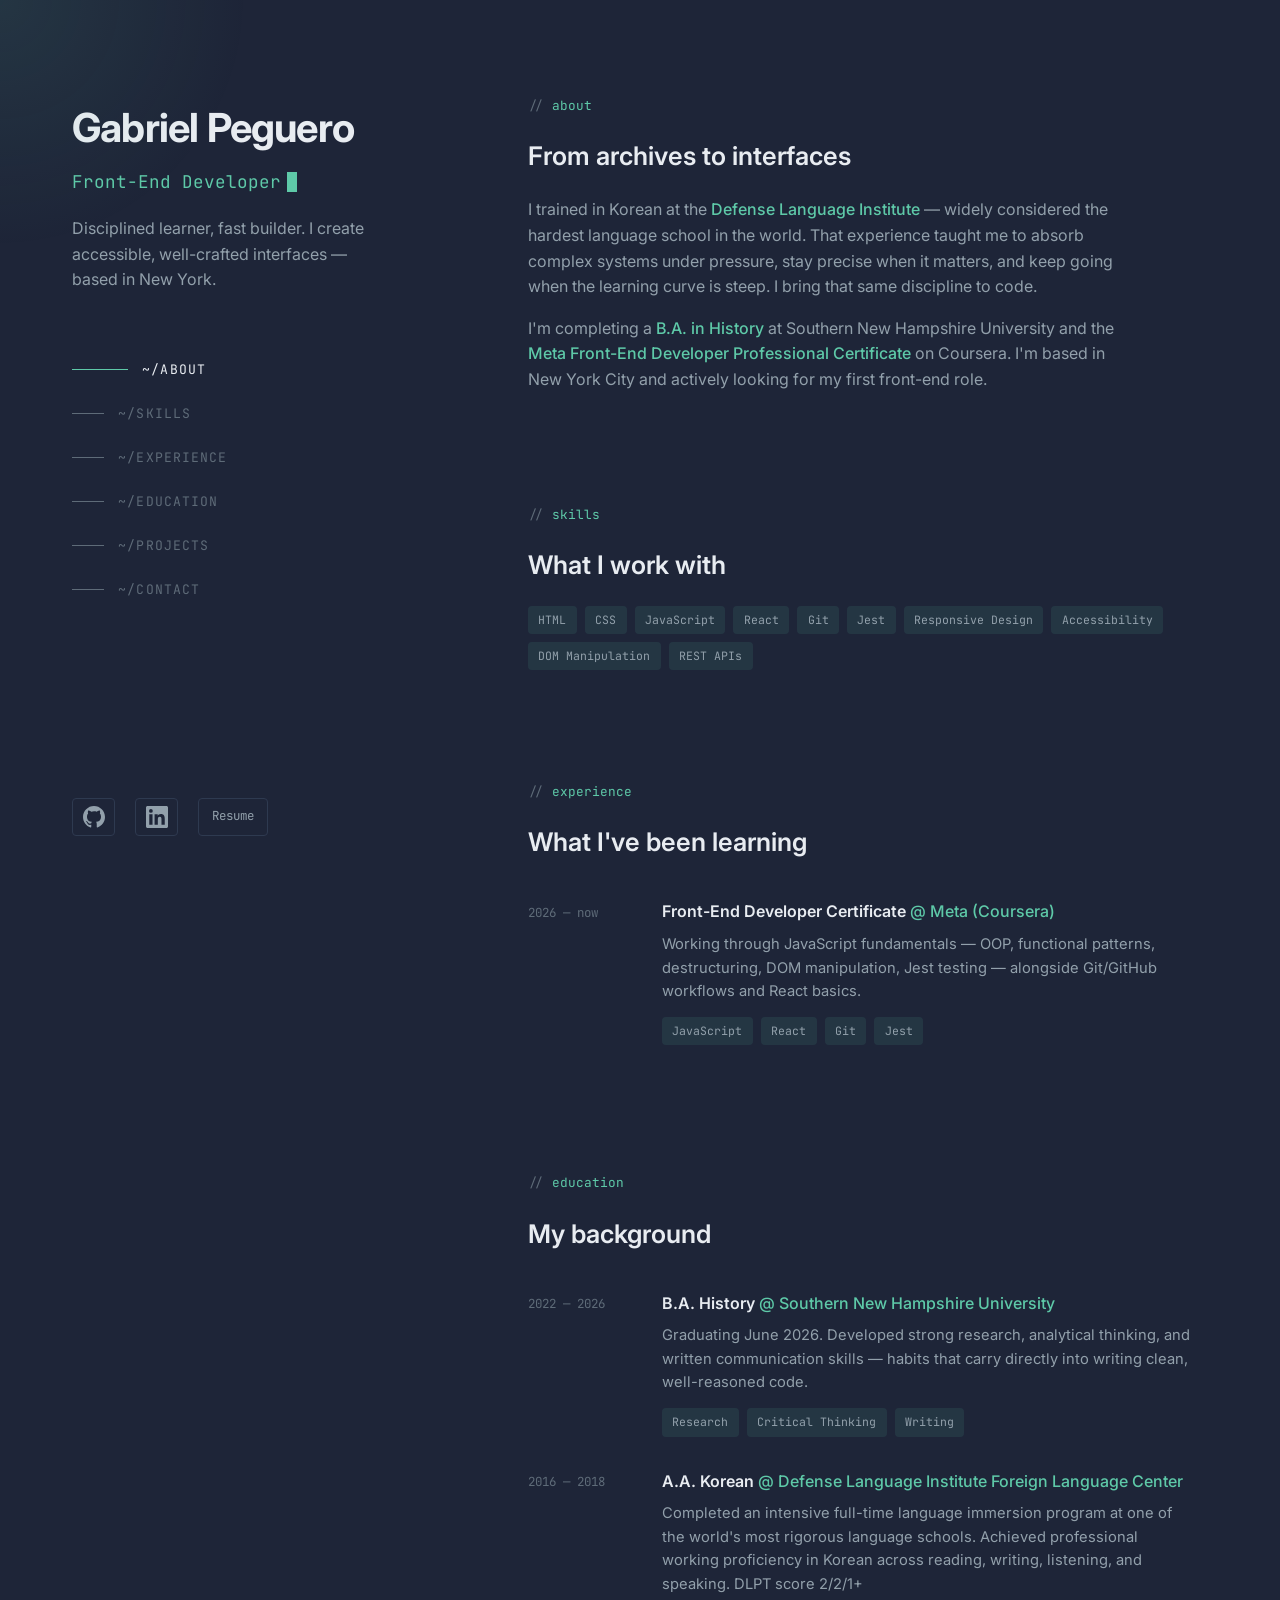
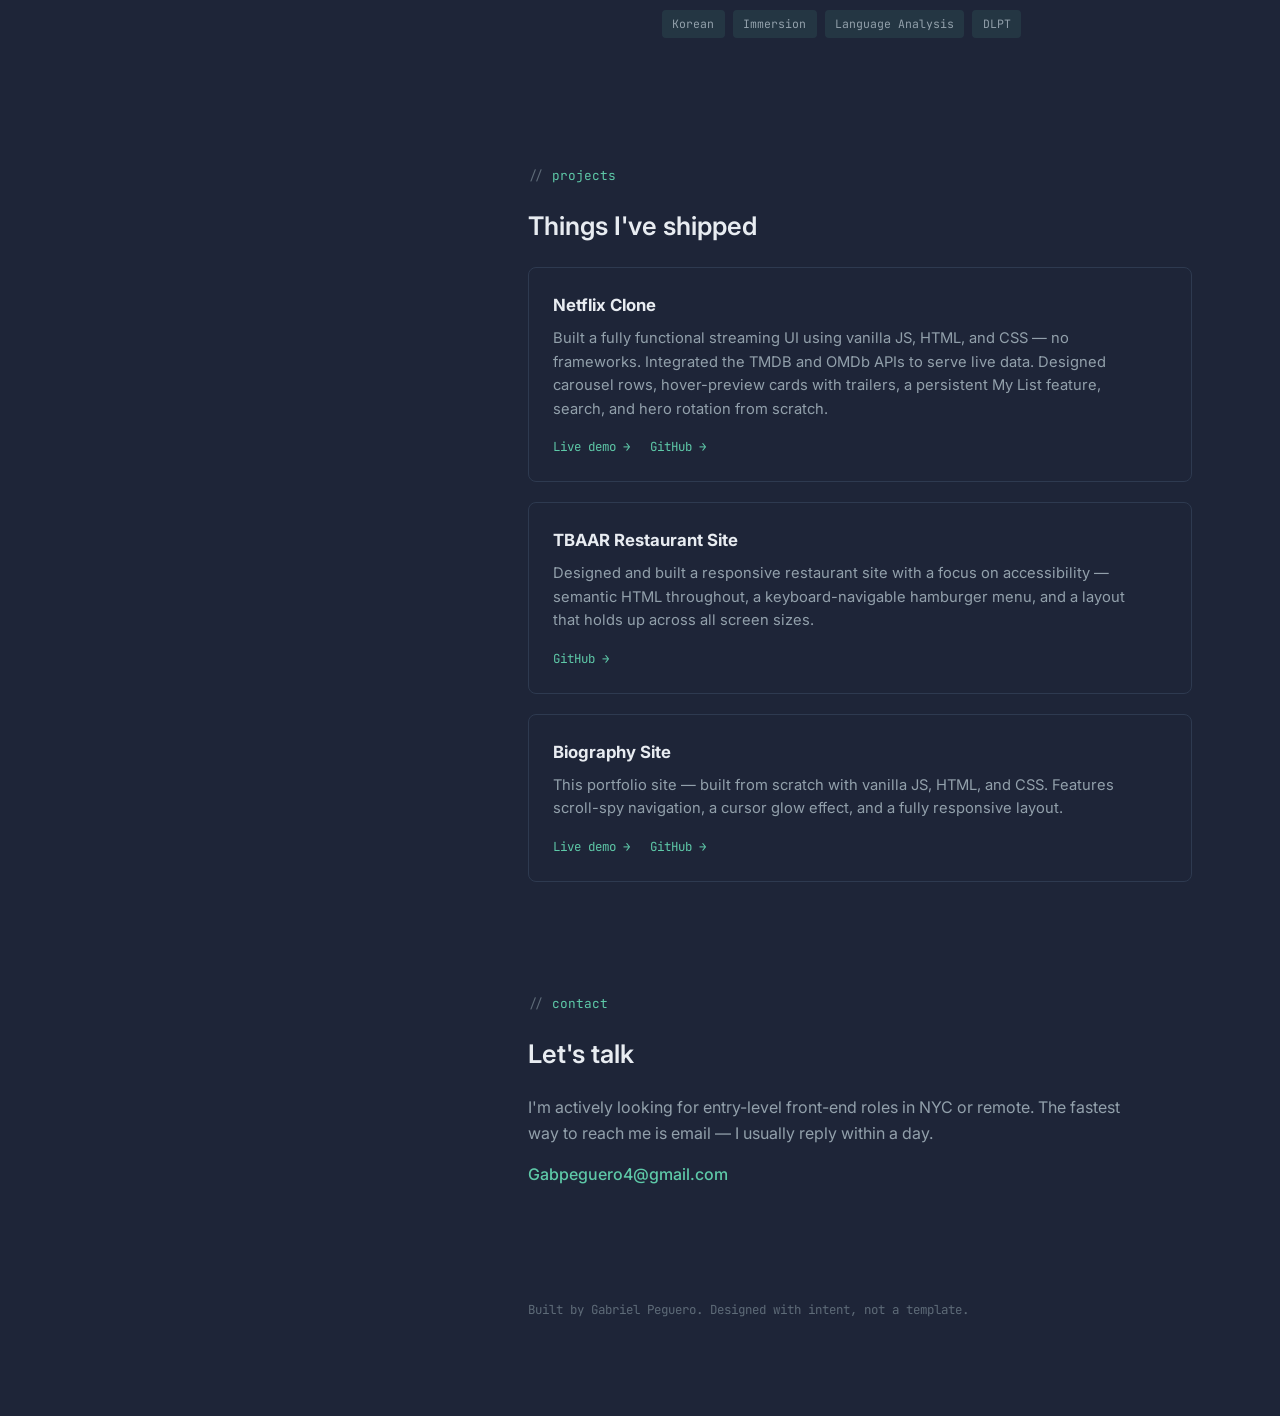
==== index.html @ a2e80c83 "edited site info. turned buttons to github and linkedin clickable logos" ====
<!DOCTYPE html>
<html lang="en">
<head>
<meta charset="UTF-8" />
<meta name="viewport" content="width=device-width, initial-scale=1.0" />
<title>Gabriel Peguero — Front-End Developer</title>
<meta name="description" content="Gabriel Peguero is an aspiring front-end developer building accessible, well-crafted web experiences." />
<link rel="preconnect" href="https://fonts.googleapis.com">
<link rel="preconnect" href="https://fonts.gstatic.com" crossorigin>
<link href="https://fonts.googleapis.com/css2?family=Inter:wght@400;500;600;700&family=JetBrains+Mono:wght@400;500;600&display=swap" rel="stylesheet">
<link rel="stylesheet" href="styles.css">
</head>
<body>

<a href="#main-content" class="skip-link">Skip to main content</a>

<div class="wrapper">
  <header class="sidebar">
    <div class="sidebar-top">
      <h1>Gabriel Peguero</h1>
      <div class="role-line">Front-End Developer<span class="cursor" aria-hidden="true"></span></div>
      <p class="tagline">Disciplined learner, fast builder. I create accessible, well-crafted interfaces — based in New York.</p>

      <nav aria-label="Primary">
        <ul>
          <li><a href="#about" class="nav-link"><span class="tag-rule"></span>~/about</a></li>
          <li><a href="#skills" class="nav-link"><span class="tag-rule"></span>~/skills</a></li>
          <li><a href="#experience" class="nav-link"><span class="tag-rule"></span>~/experience</a></li>
          <li><a href="#education" class="nav-link"><span class="tag-rule"></span>~/education</a></li>
          <li><a href="#projects" class="nav-link"><span class="tag-rule"></span>~/projects</a></li>
          <li><a href="#contact" class="nav-link"><span class="tag-rule"></span>~/contact</a></li>
        </ul>
      </nav>
    </div>

    <div class="socials" aria-label="Social links">
      <a href="https://github.com/Gabecera" target="_blank" rel="noopener" aria-label="GitHub profile" class="social-icon">
        <svg xmlns="http://www.w3.org/2000/svg" viewBox="0 0 24 24" width="22" height="22" fill="currentColor" aria-hidden="true">
          <path d="M12 0C5.374 0 0 5.373 0 12c0 5.302 3.438 9.8 8.207 11.387.599.111.793-.261.793-.577v-2.234c-3.338.726-4.033-1.416-4.033-1.416-.546-1.387-1.333-1.756-1.333-1.756-1.089-.745.083-.729.083-.729 1.205.084 1.839 1.237 1.839 1.237 1.07 1.834 2.807 1.304 3.492.997.107-.775.418-1.305.762-1.604-2.665-.305-5.467-1.334-5.467-5.931 0-1.311.469-2.381 1.236-3.221-.124-.303-.535-1.524.117-3.176 0 0 1.008-.322 3.301 1.23A11.509 11.509 0 0112 5.803c1.02.005 2.047.138 3.006.404 2.291-1.552 3.297-1.23 3.297-1.23.653 1.653.242 2.874.118 3.176.77.84 1.235 1.911 1.235 3.221 0 4.609-2.807 5.624-5.479 5.921.43.372.823 1.102.823 2.222v3.293c0 .319.192.694.801.576C20.566 21.797 24 17.3 24 12c0-6.627-5.373-12-12-12z"/>
        </svg>
      </a>
      <a href="#" target="_blank" rel="noopener" aria-label="LinkedIn profile" class="social-icon">
        <svg xmlns="http://www.w3.org/2000/svg" viewBox="0 0 24 24" width="22" height="22" fill="currentColor" aria-hidden="true">
          <path d="M20.447 20.452h-3.554v-5.569c0-1.328-.027-3.037-1.852-3.037-1.853 0-2.136 1.445-2.136 2.939v5.667H9.351V9h3.414v1.561h.046c.477-.9 1.637-1.85 3.37-1.85 3.601 0 4.267 2.37 4.267 5.455v6.286zM5.337 7.433a2.062 2.062 0 01-2.063-2.065 2.064 2.064 0 112.063 2.065zm1.782 13.019H3.555V9h3.564v11.452zM22.225 0H1.771C.792 0 0 .774 0 1.729v20.542C0 23.227.792 24 1.771 24h20.451C23.2 24 24 23.227 24 22.271V1.729C24 .774 23.2 0 22.222 0h.003z"/>
        </svg>
      </a>
      <a href="Gabriel_Peguero_Resume.docx" target="_blank" rel="noopener">Resume</a>
    </div>
  </header>

  <main id="main-content">
    <div class="cursor-glow" aria-hidden="true"></div>
    <section id="about">
      <span class="section-label">about</span>
      <h2>From archives to interfaces</h2>
      <p>
        I trained in Korean at the <span class="highlight">Defense Language Institute</span> — widely considered the hardest language school in the world. That experience taught me to absorb complex systems under pressure, stay precise when it matters, and keep going when the learning curve is steep. I bring that same discipline to code.
      </p>
      <p>
        I'm completing a <span class="highlight">B.A. in History</span> at Southern New Hampshire University and the <span class="highlight">Meta Front-End Developer Professional Certificate</span> on Coursera. I'm based in New York City and actively looking for my first front-end role.
      </p>
    </section>

    <section id="skills">
      <span class="section-label">skills</span>
      <h2>What I work with</h2>
      <ul class="tag-list">
        <li>HTML</li><li>CSS</li><li>JavaScript</li><li>React</li><li>Git</li><li>Jest</li><li>Responsive Design</li><li>Accessibility</li><li>DOM Manipulation</li><li>REST APIs</li>
      </ul>
    </section>

    <section id="experience">
      <span class="section-label">experience</span>
      <h2>What I've been learning</h2>

      <div class="timeline-item">
        <div class="timeline-date">2026 — now</div>
        <div class="timeline-content">
          <h3>Front-End Developer Certificate <span class="org">@ Meta (Coursera)</span></h3>
          <p>Working through JavaScript fundamentals — OOP, functional patterns, destructuring, DOM
            manipulation, Jest testing — alongside Git/GitHub workflows and React basics.</p>
          <ul class="tag-list">
            <li>JavaScript</li><li>React</li><li>Git</li><li>Jest</li>
          </ul>
        </div>
      </div>
    </section>

    <section id="education">
      <span class="section-label">education</span>
      <h2>My background</h2>

      <div class="timeline-item">
        <div class="timeline-date">2022 — 2026</div>
        <div class="timeline-content">
          <h3>B.A. History <span class="org">@ Southern New Hampshire University</span></h3>
          <p>Graduating June 2026. Developed strong research, analytical thinking, and written communication skills — habits that carry directly into writing clean, well-reasoned code.</p>
          <ul class="tag-list">
            <li>Research</li><li>Critical Thinking</li><li>Writing</li>
          </ul>
        </div>
      </div>

      <div class="timeline-item">
        <div class="timeline-date">2016 — 2018</div>
        <div class="timeline-content">
          <h3>A.A. Korean <span class="org">@ Defense Language Institute Foreign Language Center</span></h3>
          <p>Completed an intensive full-time language immersion program at one of the world's most rigorous language schools. Achieved professional working proficiency in Korean across reading, writing, listening, and speaking. DLPT score 2/2/1+</p>
          <ul class="tag-list">
            <li>Korean</li><li>Immersion</li><li>Language Analysis</li><li>DLPT</li>
          </ul>
        </div>
      </div>
    </section>
    <section id="projects">
      <span class="section-label">projects</span>
      <h2>Things I've shipped</h2>

      <div class="project-card">
        <h3>Netflix Clone</h3>
        <p>Built a fully functional streaming UI using vanilla JS, HTML, and CSS — no frameworks. Integrated the TMDB and OMDb APIs to serve live data. Designed carousel rows, hover-preview cards with trailers, a persistent My List feature, search, and hero rotation from scratch.</p>
        <div class="project-links">
          <a href="YOUR_LIVE_DEMO_URL" target="_blank" rel="noopener">Live demo →</a>
          <a href="https://github.com/Gabecera/Netflix-Clone" target="_blank" rel="noopener">GitHub →</a>
        </div>
      </div>

      <div class="project-card">
        <h3>TBAAR Restaurant Site</h3>
        <p>Designed and built a responsive restaurant site with a focus on accessibility — semantic HTML throughout, a keyboard-navigable hamburger menu, and a layout that holds up across all screen sizes.</p>
        <div class="project-links">
          <a href="https://github.com/Gabecera/Personal-Bio-Site" target="_blank" rel="noopener">GitHub →</a>
        </div>
      </div>

      <div class="project-card">
        <h3>Biography Site</h3>
        <p>This portfolio site — built from scratch with vanilla JS, HTML, and CSS. Features scroll-spy navigation, a cursor glow effect, and a fully responsive layout.</p>
        <div class="project-links">
          <a href="YOUR_LIVE_DEMO_URL" target="_blank" rel="noopener">Live demo →</a>
          <a href="https://github.com/Gabecera/Personal-Bio-Site" target="_blank" rel="noopener">GitHub →</a>
        </div>
      </div>
    </section>

    <section id="contact">
      <span class="section-label">contact</span>
      <h2>Let's talk</h2>
      <p>
        I'm actively looking for entry-level front-end roles in NYC or remote.
        The fastest way to reach me is email — I usually reply within a day.
      </p>
      <p>
        <a href="mailto:gabpeguero4@gmail.com" class="highlight">Gabpeguero4@gmail.com</a>
      </p>
    </section>

    <footer>
      Built by Gabriel Peguero. Designed with intent, not a template.
    </footer>
  </main>
</div>

<script src="script.js"></script>

</body>
</html>
---- styles.css ----
:root {
  --bg: #1e2538;
  --bg-elevated: #252e45;
  --text-primary: #e8ecf1;
  --text-secondary: #92a0ab;
  --text-tertiary: #5e6b78;
  --accent: #5ec9a8;
  --accent-dim: rgba(94, 201, 168, 0.1);
  --border: #2e3a50;
  --max-width: 1200px;
}

* { margin: 0; padding: 0; box-sizing: border-box; }

html {
  scroll-behavior: smooth;
}

@media (prefers-reduced-motion: reduce) {
  html { scroll-behavior: auto; }
  *, *::before, *::after {
    animation-duration: 0.01ms !important;
    animation-iteration-count: 1 !important;
    transition-duration: 0.01ms !important;
  }
}

body {
  background: var(--bg);
  color: var(--text-primary);
  font-family: 'Inter', -apple-system, sans-serif;
  line-height: 1.6;
  -webkit-font-smoothing: antialiased;
}

a {
  color: inherit;
  text-decoration: none;
}

.skip-link {
  position: absolute;
  left: -9999px;
  top: 0;
  background: var(--accent);
  color: var(--bg);
  padding: 0.75rem 1.25rem;
  z-index: 100;
  font-weight: 600;
}
.skip-link:focus {
  left: 1rem;
  top: 1rem;
}

:focus-visible {
  outline: 2px solid var(--accent);
  outline-offset: 3px;
  border-radius: 2px;
}

.wrapper {
  max-width: var(--max-width);
  margin: 0 auto;
  display: flex;
  min-height: 100vh;
}

/* ---- Sidebar ---- */
.sidebar {
  width: 38%;
  padding: 6rem 4rem 4rem 2rem;
  position: sticky;
  top: 0;
  height: 100vh;
  display: flex;
  flex-direction: column;
  justify-content: space-between;
}

.sidebar-top h1 {
  font-size: 2.5rem;
  font-weight: 700;
  letter-spacing: -0.02em;
  color: var(--text-primary);
}

.role-line {
  margin-top: 0.5rem;
  font-family: 'JetBrains Mono', monospace;
  font-size: 1.1rem;
  color: var(--accent);
  display: flex;
  align-items: center;
  gap: 0.4rem;
}

.cursor {
  display: inline-block;
  width: 0.55em;
  height: 1.1em;
  background: var(--accent);
  animation: blink 1s step-end infinite;
}

@keyframes blink {
  0%, 50% { opacity: 1; }
  50.01%, 100% { opacity: 0; }
}

.tagline {
  margin-top: 1.25rem;
  color: var(--text-secondary);
  font-size: 1rem;
  max-width: 320px;
}

nav ul {
  list-style: none;
  margin-top: 3.5rem;
}

nav li {
  margin-bottom: 0.25rem;
}

nav a {
  display: flex;
  align-items: center;
  gap: 0.9rem;
  padding: 0.6rem 0;
  font-family: 'JetBrains Mono', monospace;
  font-size: 0.82rem;
  color: var(--text-tertiary);
  text-transform: uppercase;
  letter-spacing: 0.08em;
  transition: color 0.2s ease;
}

nav a .tag-rule {
  width: 2rem;
  height: 1px;
  background: var(--text-tertiary);
  transition: width 0.2s ease, background 0.2s ease;
}

nav a:hover,
nav a:focus-visible {
  color: var(--text-primary);
}
nav a:hover .tag-rule,
nav a:focus-visible .tag-rule {
  background: var(--accent);
}

nav a.active {
  color: var(--text-primary);
}
nav a.active .tag-rule {
  width: 3.5rem;
  background: var(--accent);
}

.socials {
  display: flex;
  gap: 1.25rem;
}

.socials a {
  color: var(--text-secondary);
  font-family: 'JetBrains Mono', monospace;
  font-size: 0.78rem;
  border: 1px solid var(--border);
  padding: 0.45rem 0.8rem;
  border-radius: 4px;
  transition: border-color 0.2s ease, color 0.2s ease;
}

.socials a.social-icon {
  display: flex;
  align-items: center;
  justify-content: center;
  padding: 0.45rem 0.6rem;
  border-radius: 4px;
}

.socials a:hover,
.socials a:focus-visible {
  color: var(--accent);
  border-color: var(--accent);
}

/* ---- Main content ---- */
main {
  width: 62%;
  padding: 6rem 3rem 6rem 2rem;
}

section {
  margin-bottom: 7rem;
  scroll-margin-top: 2rem;
}

.section-label {
  font-family: 'JetBrains Mono', monospace;
  font-size: 0.8rem;
  color: var(--accent);
  margin-bottom: 1.25rem;
  display: block;
}

.section-label::before {
  content: "// ";
  color: var(--text-tertiary);
}
/* adds glow effect */
.cursor-glow {
  position: fixed;
  top: 0;
  left: 0;
  width: 500px;
  height: 500px;
  border-radius: 50%;
  background: radial-gradient(circle, rgba(94, 201, 168, 0.1), transparent 70%);
  pointer-events: none; /* lets clicks pass through */
  transform: translate(-50%, -50%);
  z-index: 1;
  transition: opacity 0.3s ease;
}

h2 {
  font-size: 1.6rem;
  font-weight: 600;
  margin-bottom: 1.25rem;
  color: var(--text-primary);
}

p {
  color: var(--text-secondary);
  max-width: 600px;
}

p + p { margin-top: 1rem; }

.highlight {
  color: var(--accent);
  font-weight: 500;
}

/* Experience */
.timeline-item {
  display: grid;
  grid-template-columns: 110px 1fr;
  gap: 1.5rem;
  padding: 1rem 0;
  border-radius: 6px;
  transition: background 0.2s ease;
}

.timeline-item:hover {
  background: var(--bg-elevated);
}

.timeline-date {
  font-family: 'JetBrains Mono', monospace;
  font-size: 0.78rem;
  color: var(--text-tertiary);
  padding-top: 0.2rem;
}

.timeline-content h3 {
  font-size: 1rem;
  font-weight: 600;
  color: var(--text-primary);
}

.timeline-content .org {
  color: var(--accent);
  font-weight: 500;
}

.timeline-content p {
  margin-top: 0.5rem;
  font-size: 0.92rem;
}

.tag-list {
  display: flex;
  flex-wrap: wrap;
  gap: 0.5rem;
  margin-top: 0.85rem;
}

.tag-list li {
  list-style: none;
  font-family: 'JetBrains Mono', monospace;
  font-size: 0.72rem;
  color: var(--text-secondary);
  background: var(--accent-dim);
  padding: 0.3rem 0.65rem;
  border-radius: 4px;
}

/* Projects */
.project-card {
  display: block;
  padding: 1.5rem;
  border: 1px solid var(--border);
  border-radius: 8px;
  margin-bottom: 1.25rem;
  transition: border-color 0.2s ease, transform 0.2s ease, box-shadow 0.2s ease;
}

.project-card:hover,
.project-card:focus-visible {
  border-color: var(--accent);
  transform: translateY(-2px);
  box-shadow: 0 4px 16px rgba(0, 0, 0, 0.2);
}

.project-card h3 {
  font-size: 1.05rem;
  color: var(--text-primary);
  margin-bottom: 0.5rem;
}

.project-card p {
  font-size: 0.92rem;
}

.project-links {
  margin-top: 1rem;
  display: flex;
  gap: 1.25rem;
  font-family: 'JetBrains Mono', monospace;
  font-size: 0.78rem;
}

.project-links a {
  color: var(--accent);
  transition: opacity 0.2s ease, letter-spacing 0.2s ease;
}

.project-links a:hover {
  opacity: 0.75;
  letter-spacing: 0.04em;
}

footer {
  font-family: 'JetBrains Mono', monospace;
  font-size: 0.78rem;
  color: var(--text-tertiary);
}

/* Responsive */
@media (max-width: 900px) {
  .wrapper {
    flex-direction: column;
  }
  .sidebar {
    width: 100%;
    position: relative;
    height: auto;
    padding: 3rem 1.5rem 2rem;
  }
  nav ul {
    display: flex;
    flex-wrap: wrap;
    gap: 0.5rem 1.25rem;
    margin-top: 2rem;
  }
  nav a .tag-rule { display: none; }
  main {
    width: 100%;
    padding: 2rem 1.5rem 4rem;
  }
  .timeline-item {
    grid-template-columns: 1fr;
    gap: 0.4rem;
  }
}
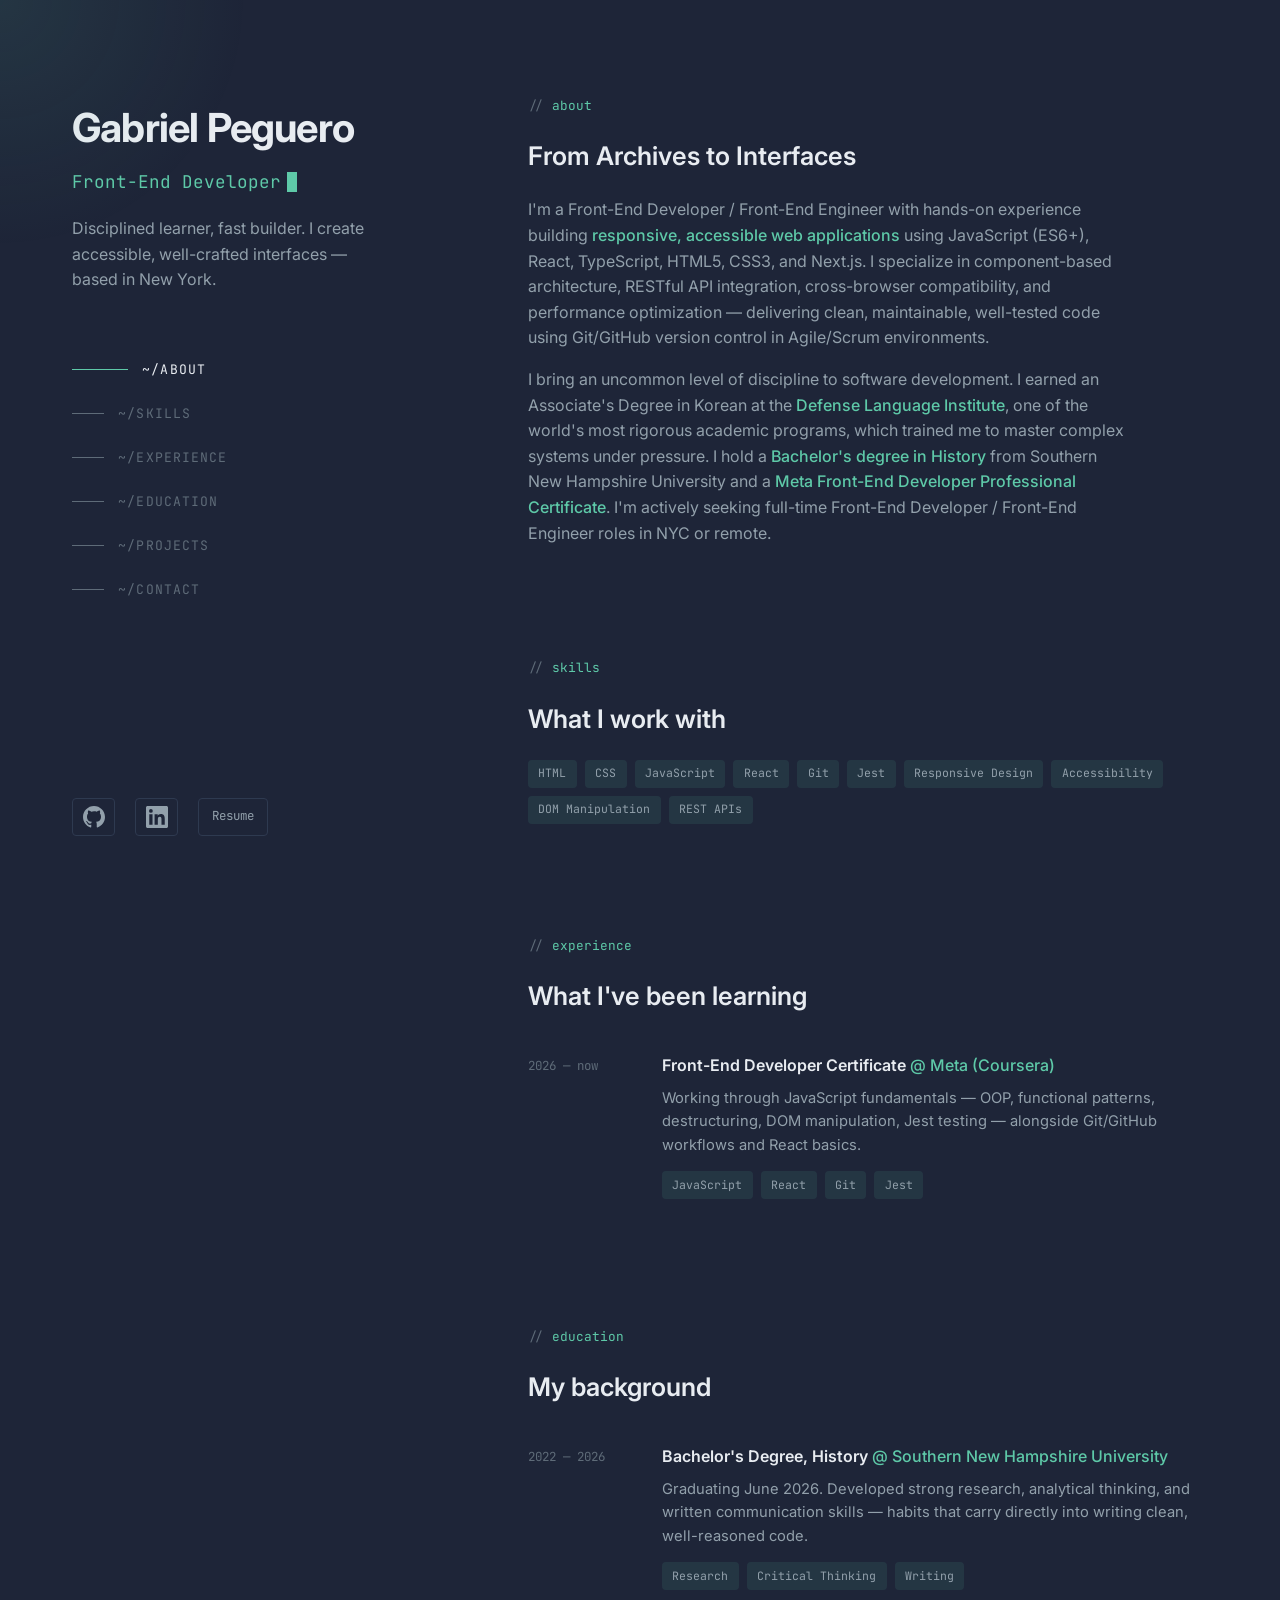
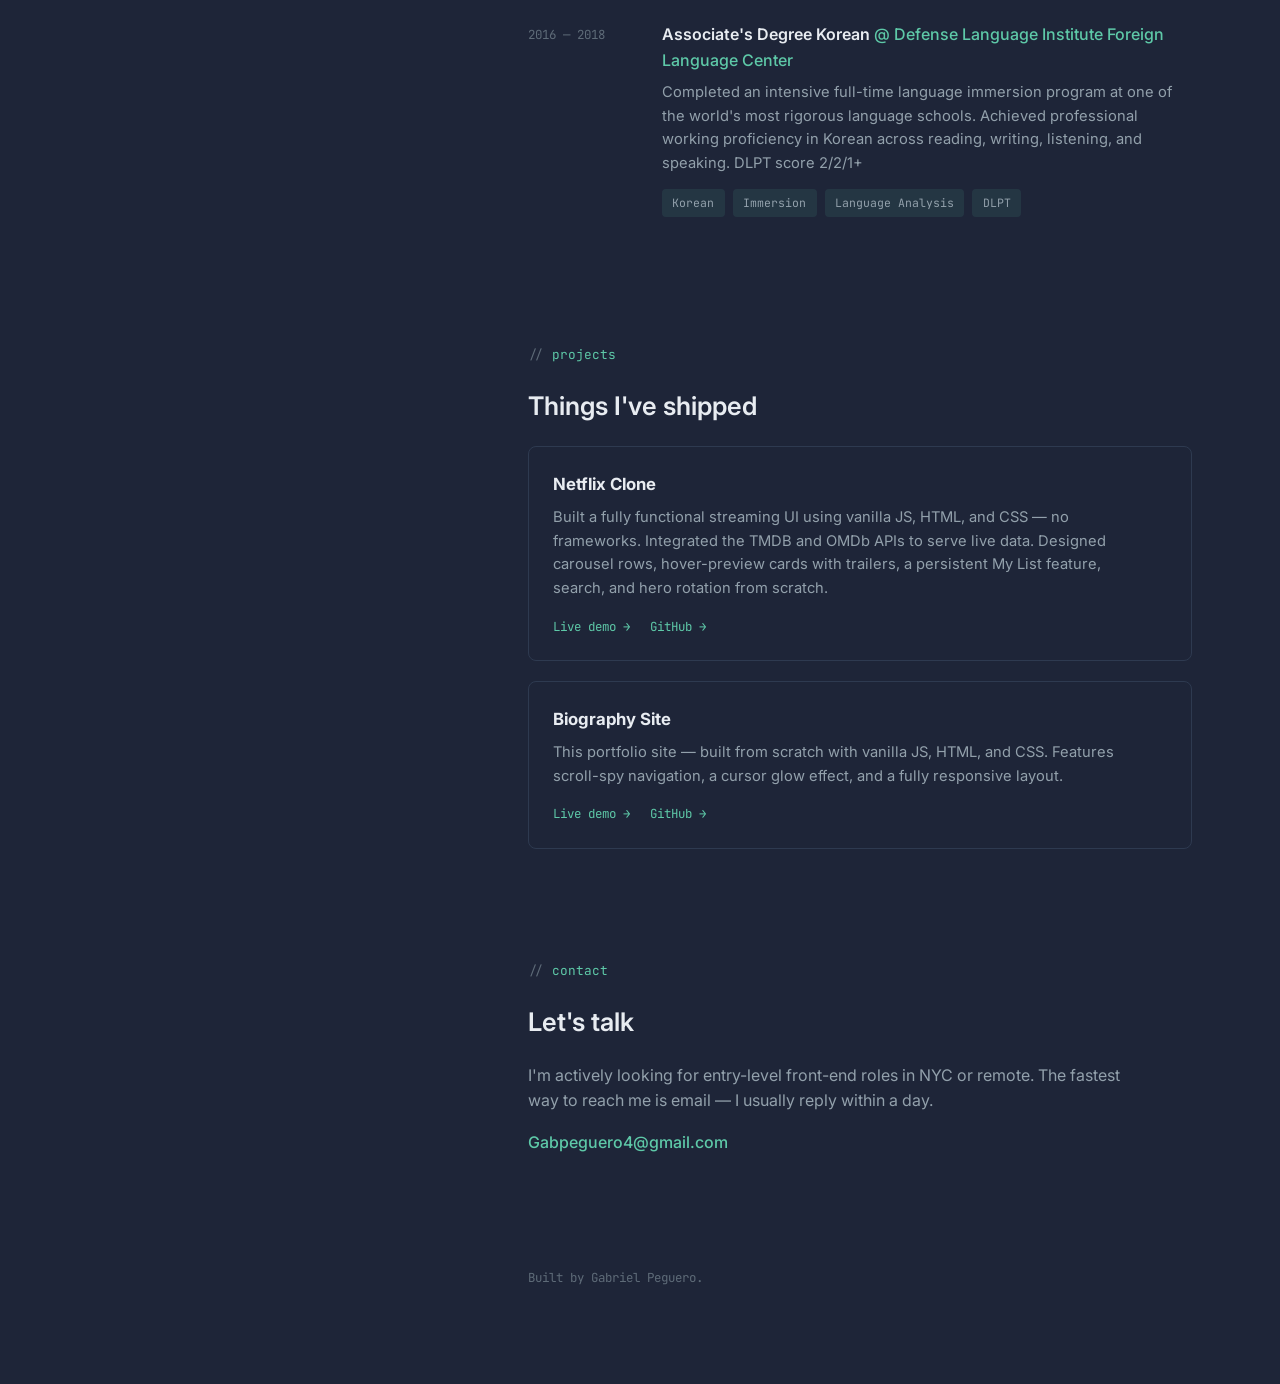
==== commit 12380922: "change about me section." ====
--- a/index.html
+++ b/index.html
@@ -44,7 +44,7 @@
           <path d="M20.447 20.452h-3.554v-5.569c0-1.328-.027-3.037-1.852-3.037-1.853 0-2.136 1.445-2.136 2.939v5.667H9.351V9h3.414v1.561h.046c.477-.9 1.637-1.85 3.37-1.85 3.601 0 4.267 2.37 4.267 5.455v6.286zM5.337 7.433a2.062 2.062 0 01-2.063-2.065 2.064 2.064 0 112.063 2.065zm1.782 13.019H3.555V9h3.564v11.452zM22.225 0H1.771C.792 0 0 .774 0 1.729v20.542C0 23.227.792 24 1.771 24h20.451C23.2 24 24 23.227 24 22.271V1.729C24 .774 23.2 0 22.222 0h.003z"/>
         </svg>
       </a>
-      <a href="Gabriel_Peguero_Resume.docx" target="_blank" rel="noopener">Resume</a>
+      <a href="Gabriel_Peguero_Resume(reformed).docx" target="_blank" rel="noopener">Resume</a>
     </div>
   </header>
 
@@ -52,12 +52,12 @@
     <div class="cursor-glow" aria-hidden="true"></div>
     <section id="about">
       <span class="section-label">about</span>
-      <h2>From archives to interfaces</h2>
+      <h2>From Archives to Interfaces</h2>
       <p>
-        I trained in Korean at the <span class="highlight">Defense Language Institute</span> — widely considered the hardest language school in the world. That experience taught me to absorb complex systems under pressure, stay precise when it matters, and keep going when the learning curve is steep. I bring that same discipline to code.
+        I'm a Front-End Developer / Front-End Engineer with hands-on experience building <span class="highlight">responsive, accessible web applications</span> using JavaScript (ES6+), React, TypeScript, HTML5, CSS3, and Next.js. I specialize in component-based architecture, RESTful API integration, cross-browser compatibility, and performance optimization — delivering clean, maintainable, well-tested code using Git/GitHub version control in Agile/Scrum environments.
       </p>
       <p>
-        I'm completing a <span class="highlight">B.A. in History</span> at Southern New Hampshire University and the <span class="highlight">Meta Front-End Developer Professional Certificate</span> on Coursera. I'm based in New York City and actively looking for my first front-end role.
+        I bring an uncommon level of discipline to software development. I earned an Associate's Degree in Korean at the <span class="highlight">Defense Language Institute</span>, one of the world's most rigorous academic programs,  which trained me to master complex systems under pressure. I hold a <span class="highlight">Bachelor's degree in History</span> from Southern New Hampshire University and a <span class="highlight">Meta Front-End Developer Professional Certificate</span>. I'm actively seeking full-time Front-End Developer / Front-End Engineer roles in NYC or remote.
       </p>
     </section>
 
@@ -93,7 +93,7 @@
       <div class="timeline-item">
         <div class="timeline-date">2022 — 2026</div>
         <div class="timeline-content">
-          <h3>B.A. History <span class="org">@ Southern New Hampshire University</span></h3>
+          <h3>Bachelor's Degree, History <span class="org">@ Southern New Hampshire University</span></h3>
           <p>Graduating June 2026. Developed strong research, analytical thinking, and written communication skills — habits that carry directly into writing clean, well-reasoned code.</p>
           <ul class="tag-list">
             <li>Research</li><li>Critical Thinking</li><li>Writing</li>
@@ -104,7 +104,7 @@
       <div class="timeline-item">
         <div class="timeline-date">2016 — 2018</div>
         <div class="timeline-content">
-          <h3>A.A. Korean <span class="org">@ Defense Language Institute Foreign Language Center</span></h3>
+          <h3>Associate's Degree Korean <span class="org">@ Defense Language Institute Foreign Language Center</span></h3>
           <p>Completed an intensive full-time language immersion program at one of the world's most rigorous language schools. Achieved professional working proficiency in Korean across reading, writing, listening, and speaking. DLPT score 2/2/1+</p>
           <ul class="tag-list">
             <li>Korean</li><li>Immersion</li><li>Language Analysis</li><li>DLPT</li>
@@ -120,19 +120,10 @@
         <h3>Netflix Clone</h3>
         <p>Built a fully functional streaming UI using vanilla JS, HTML, and CSS — no frameworks. Integrated the TMDB and OMDb APIs to serve live data. Designed carousel rows, hover-preview cards with trailers, a persistent My List feature, search, and hero rotation from scratch.</p>
         <div class="project-links">
-          <a href="YOUR_LIVE_DEMO_URL" target="_blank" rel="noopener">Live demo →</a>
+          <a href="https://gilded-beijinho-9471a9.netlify.app/" target="_blank" rel="noopener noreferrer">Live demo →</a>
           <a href="https://github.com/Gabecera/Netflix-Clone" target="_blank" rel="noopener">GitHub →</a>
         </div>
       </div>
-
-      <div class="project-card">
-        <h3>TBAAR Restaurant Site</h3>
-        <p>Designed and built a responsive restaurant site with a focus on accessibility — semantic HTML throughout, a keyboard-navigable hamburger menu, and a layout that holds up across all screen sizes.</p>
-        <div class="project-links">
-          <a href="https://github.com/Gabecera/Personal-Bio-Site" target="_blank" rel="noopener">GitHub →</a>
-        </div>
-      </div>
-
       <div class="project-card">
         <h3>Biography Site</h3>
         <p>This portfolio site — built from scratch with vanilla JS, HTML, and CSS. Features scroll-spy navigation, a cursor glow effect, and a fully responsive layout.</p>
@@ -156,7 +147,7 @@
     </section>
 
     <footer>
-      Built by Gabriel Peguero. Designed with intent, not a template.
+      Built by Gabriel Peguero.
     </footer>
   </main>
 </div>
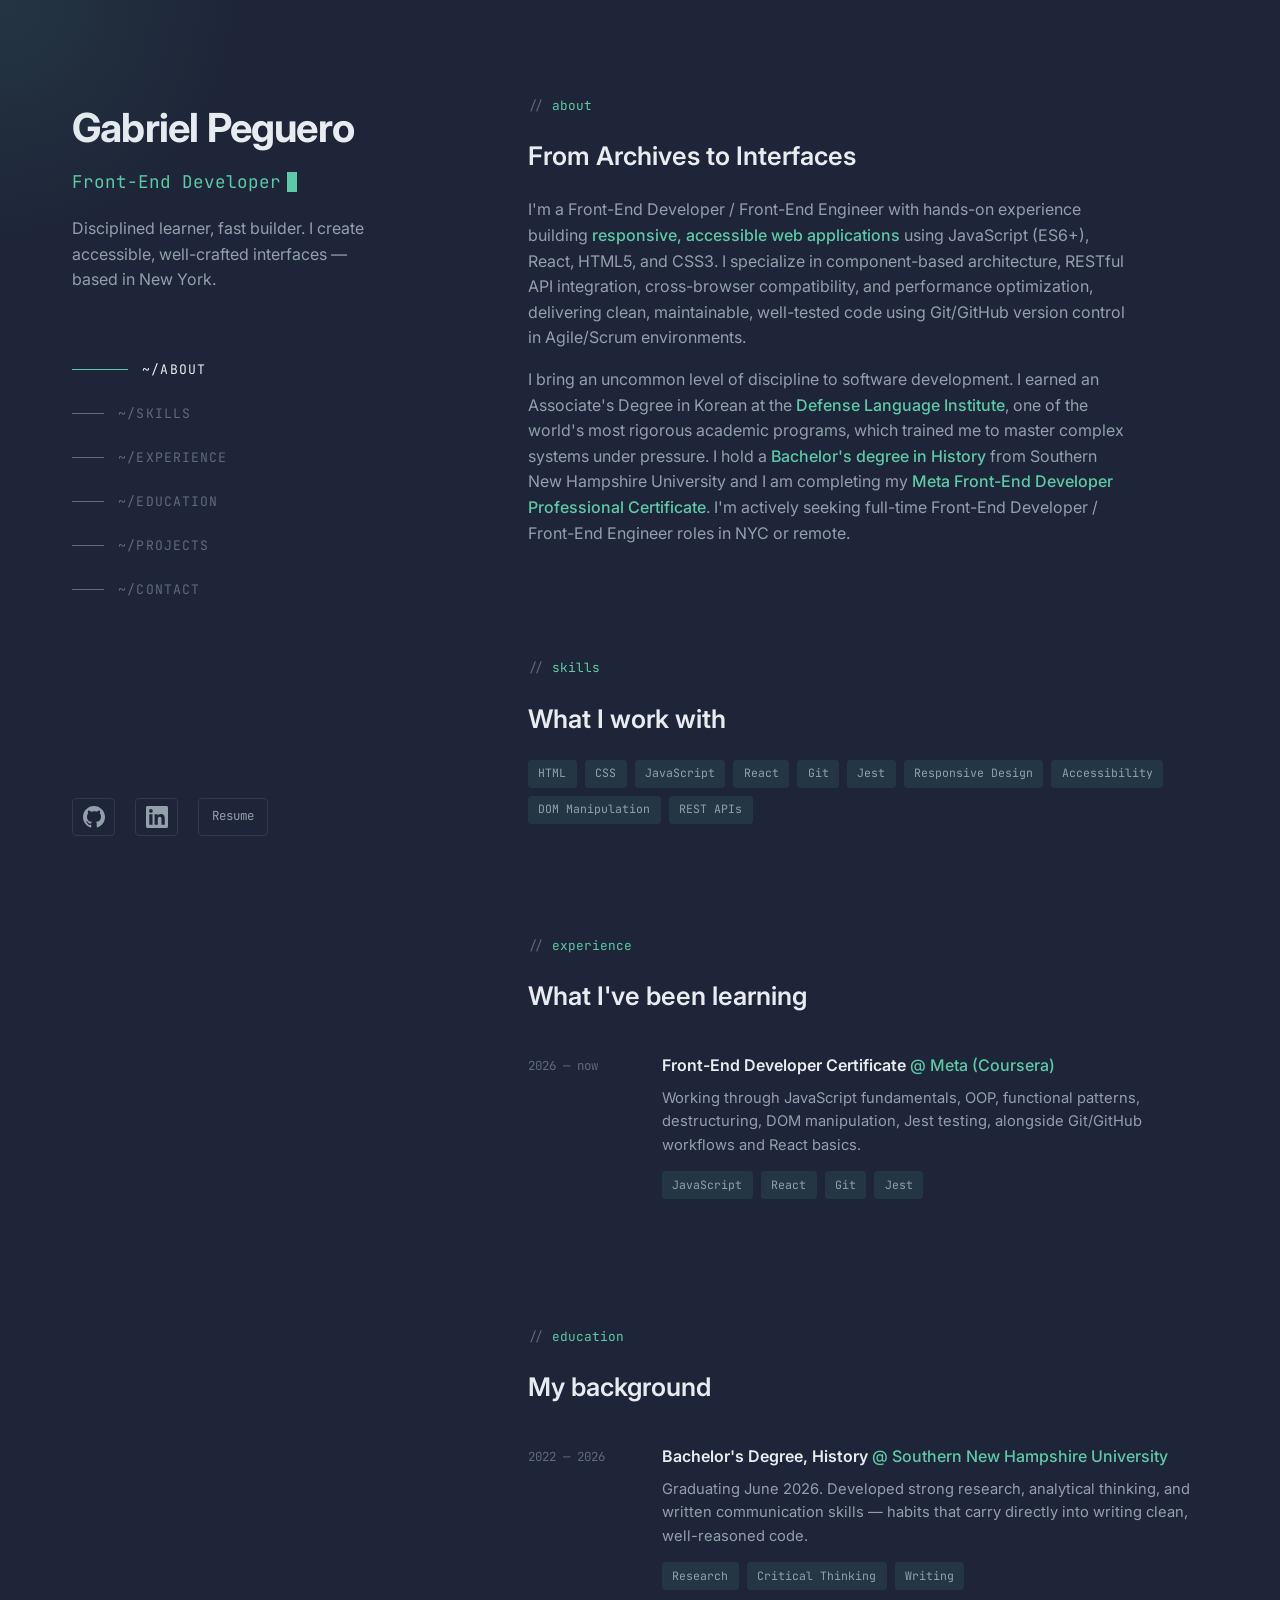
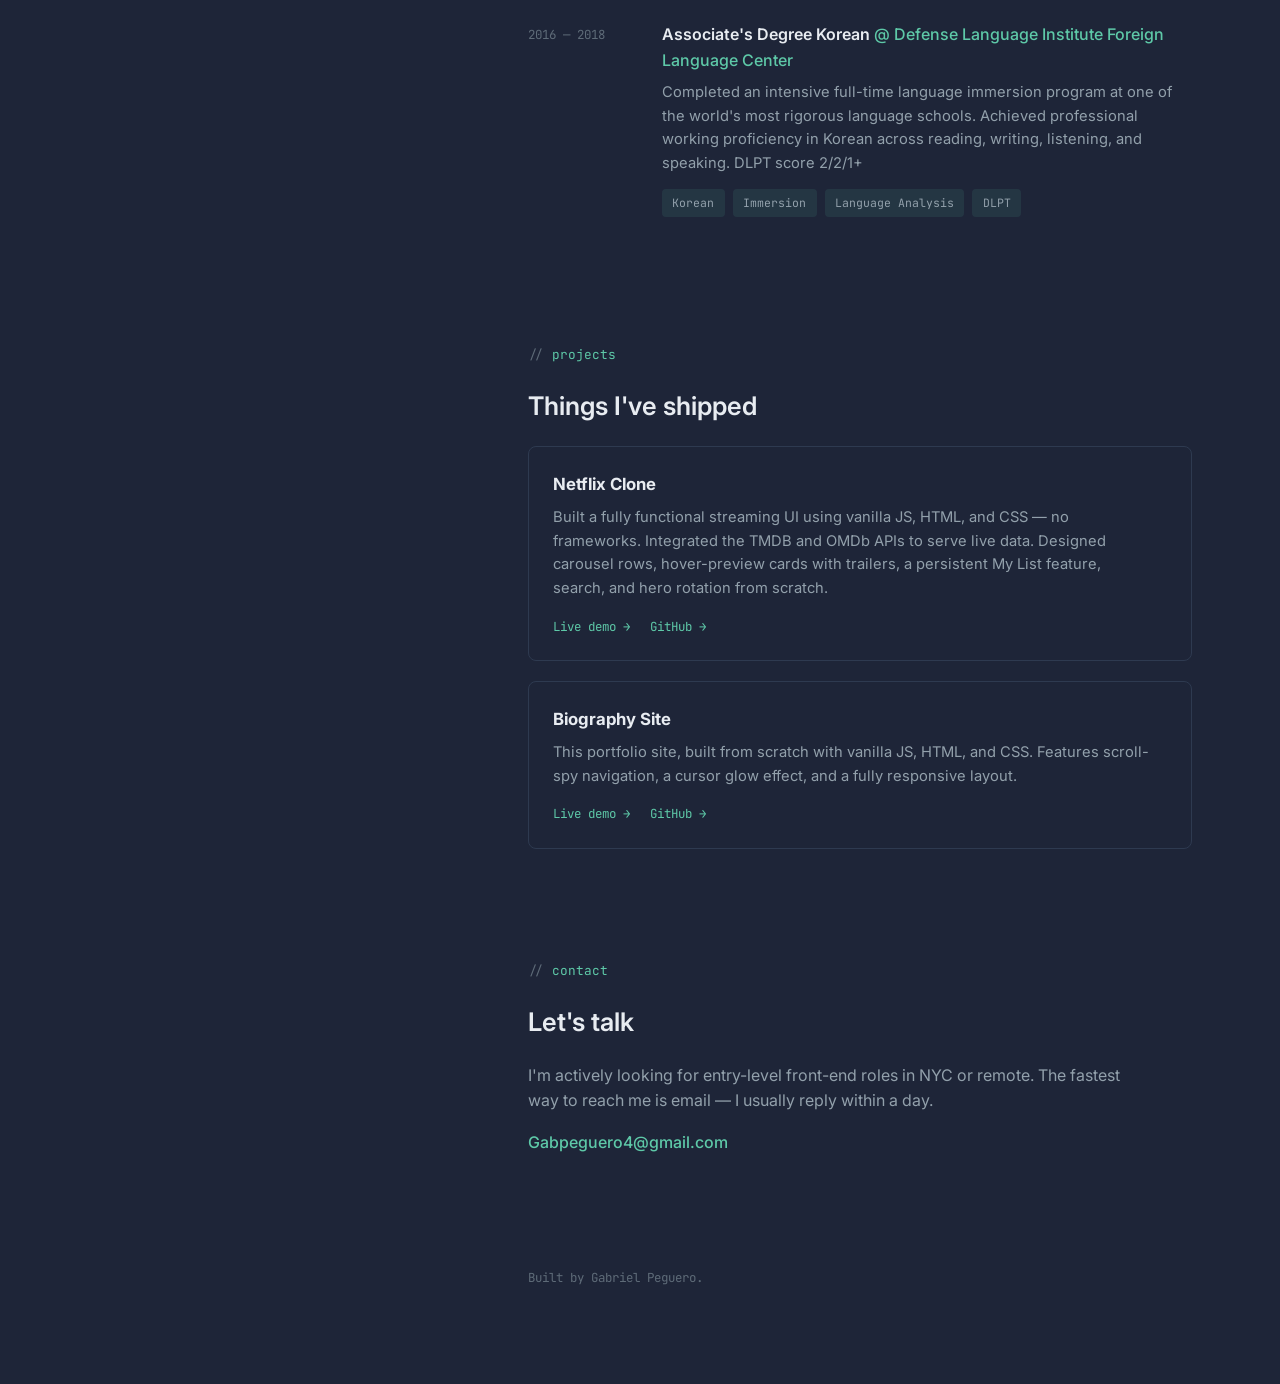
==== commit 5bf131d6: "edited about and certificate description section" ====
--- a/index.html
+++ b/index.html
@@ -3,12 +3,13 @@
 <head>
 <meta charset="UTF-8" />
 <meta name="viewport" content="width=device-width, initial-scale=1.0" />
-<title>Gabriel Peguero — Front-End Developer</title>
+<title>Gabriel Peguero</title>
 <meta name="description" content="Gabriel Peguero is an aspiring front-end developer building accessible, well-crafted web experiences." />
 <link rel="preconnect" href="https://fonts.googleapis.com">
 <link rel="preconnect" href="https://fonts.gstatic.com" crossorigin>
 <link href="https://fonts.googleapis.com/css2?family=Inter:wght@400;500;600;700&family=JetBrains+Mono:wght@400;500;600&display=swap" rel="stylesheet">
 <link rel="stylesheet" href="styles.css">
+<link rel="icon" href="favicon.ico" type="image/x-icon">
 </head>
 <body>
 
@@ -34,17 +35,17 @@
     </div>
 
     <div class="socials" aria-label="Social links">
-      <a href="https://github.com/Gabecera" target="_blank" rel="noopener" aria-label="GitHub profile" class="social-icon">
+      <a href="https://github.com/Gabecera" target="_blank" rel="noopener" aria-label="GitHub profile" class="social-icon" title="Github">
         <svg xmlns="http://www.w3.org/2000/svg" viewBox="0 0 24 24" width="22" height="22" fill="currentColor" aria-hidden="true">
           <path d="M12 0C5.374 0 0 5.373 0 12c0 5.302 3.438 9.8 8.207 11.387.599.111.793-.261.793-.577v-2.234c-3.338.726-4.033-1.416-4.033-1.416-.546-1.387-1.333-1.756-1.333-1.756-1.089-.745.083-.729.083-.729 1.205.084 1.839 1.237 1.839 1.237 1.07 1.834 2.807 1.304 3.492.997.107-.775.418-1.305.762-1.604-2.665-.305-5.467-1.334-5.467-5.931 0-1.311.469-2.381 1.236-3.221-.124-.303-.535-1.524.117-3.176 0 0 1.008-.322 3.301 1.23A11.509 11.509 0 0112 5.803c1.02.005 2.047.138 3.006.404 2.291-1.552 3.297-1.23 3.297-1.23.653 1.653.242 2.874.118 3.176.77.84 1.235 1.911 1.235 3.221 0 4.609-2.807 5.624-5.479 5.921.43.372.823 1.102.823 2.222v3.293c0 .319.192.694.801.576C20.566 21.797 24 17.3 24 12c0-6.627-5.373-12-12-12z"/>
         </svg>
       </a>
-      <a href="#" target="_blank" rel="noopener" aria-label="LinkedIn profile" class="social-icon">
+      <a href="https://www.linkedin.com/in/gabriel-peguero-60925741a" target="_blank" rel="noopener" aria-label="LinkedIn profile" class="social-icon" title="LinkedIn">
         <svg xmlns="http://www.w3.org/2000/svg" viewBox="0 0 24 24" width="22" height="22" fill="currentColor" aria-hidden="true">
           <path d="M20.447 20.452h-3.554v-5.569c0-1.328-.027-3.037-1.852-3.037-1.853 0-2.136 1.445-2.136 2.939v5.667H9.351V9h3.414v1.561h.046c.477-.9 1.637-1.85 3.37-1.85 3.601 0 4.267 2.37 4.267 5.455v6.286zM5.337 7.433a2.062 2.062 0 01-2.063-2.065 2.064 2.064 0 112.063 2.065zm1.782 13.019H3.555V9h3.564v11.452zM22.225 0H1.771C.792 0 0 .774 0 1.729v20.542C0 23.227.792 24 1.771 24h20.451C23.2 24 24 23.227 24 22.271V1.729C24 .774 23.2 0 22.222 0h.003z"/>
         </svg>
       </a>
-      <a href="Gabriel_Peguero_Resume(reformed).docx" target="_blank" rel="noopener">Resume</a>
+      <a href="Gabriel_Peguero_Resume(reformed).docx" target="_blank" rel="noopener" title="Resume">Resume</a>
     </div>
   </header>
 
@@ -54,10 +55,10 @@
       <span class="section-label">about</span>
       <h2>From Archives to Interfaces</h2>
       <p>
-        I'm a Front-End Developer / Front-End Engineer with hands-on experience building <span class="highlight">responsive, accessible web applications</span> using JavaScript (ES6+), React, TypeScript, HTML5, CSS3, and Next.js. I specialize in component-based architecture, RESTful API integration, cross-browser compatibility, and performance optimization — delivering clean, maintainable, well-tested code using Git/GitHub version control in Agile/Scrum environments.
+        I'm a Front-End Developer / Front-End Engineer with hands-on experience building <span class="highlight">responsive, accessible web applications</span> using JavaScript (ES6+), React, HTML5, and CSS3. I specialize in component-based architecture, RESTful API integration, cross-browser compatibility, and performance optimization, delivering clean, maintainable, well-tested code using Git/GitHub version control in Agile/Scrum environments.
       </p>
       <p>
-        I bring an uncommon level of discipline to software development. I earned an Associate's Degree in Korean at the <span class="highlight">Defense Language Institute</span>, one of the world's most rigorous academic programs,  which trained me to master complex systems under pressure. I hold a <span class="highlight">Bachelor's degree in History</span> from Southern New Hampshire University and a <span class="highlight">Meta Front-End Developer Professional Certificate</span>. I'm actively seeking full-time Front-End Developer / Front-End Engineer roles in NYC or remote.
+        I bring an uncommon level of discipline to software development. I earned an Associate's Degree in Korean at the <span class="highlight">Defense Language Institute</span>, one of the world's most rigorous academic programs,  which trained me to master complex systems under pressure. I hold a <span class="highlight">Bachelor's degree in History</span> from Southern New Hampshire University and I am completing my <span class="highlight">Meta Front-End Developer Professional Certificate</span>. I'm actively seeking full-time Front-End Developer / Front-End Engineer roles in NYC or remote.
       </p>
     </section>
 
@@ -77,8 +78,8 @@
         <div class="timeline-date">2026 — now</div>
         <div class="timeline-content">
           <h3>Front-End Developer Certificate <span class="org">@ Meta (Coursera)</span></h3>
-          <p>Working through JavaScript fundamentals — OOP, functional patterns, destructuring, DOM
-            manipulation, Jest testing — alongside Git/GitHub workflows and React basics.</p>
+          <p>Working through JavaScript fundamentals, OOP, functional patterns, destructuring, DOM
+            manipulation, Jest testing, alongside Git/GitHub workflows and React basics.</p>
           <ul class="tag-list">
             <li>JavaScript</li><li>React</li><li>Git</li><li>Jest</li>
           </ul>
@@ -126,7 +127,7 @@
       </div>
       <div class="project-card">
         <h3>Biography Site</h3>
-        <p>This portfolio site — built from scratch with vanilla JS, HTML, and CSS. Features scroll-spy navigation, a cursor glow effect, and a fully responsive layout.</p>
+        <p>This portfolio site, built from scratch with vanilla JS, HTML, and CSS. Features scroll-spy navigation, a cursor glow effect, and a fully responsive layout.</p>
         <div class="project-links">
           <a href="YOUR_LIVE_DEMO_URL" target="_blank" rel="noopener">Live demo →</a>
           <a href="https://github.com/Gabecera/Personal-Bio-Site" target="_blank" rel="noopener">GitHub →</a>
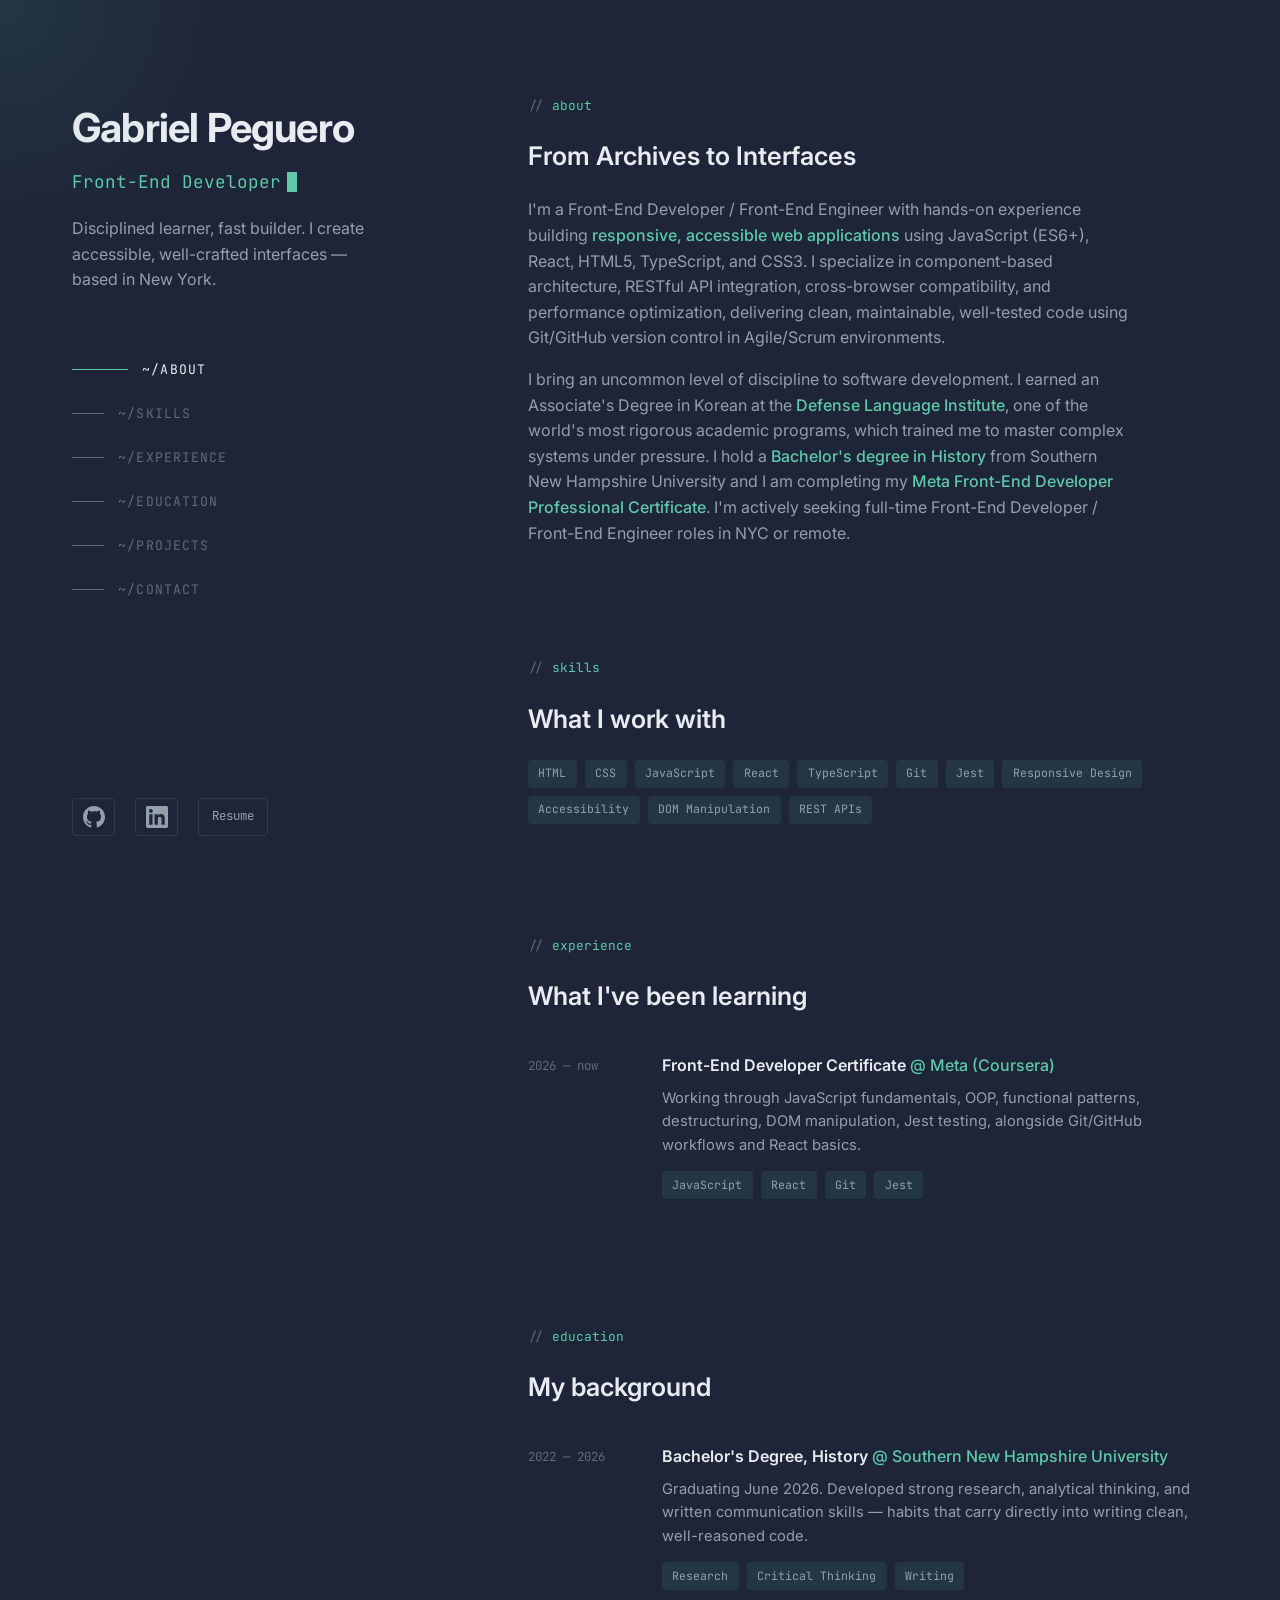
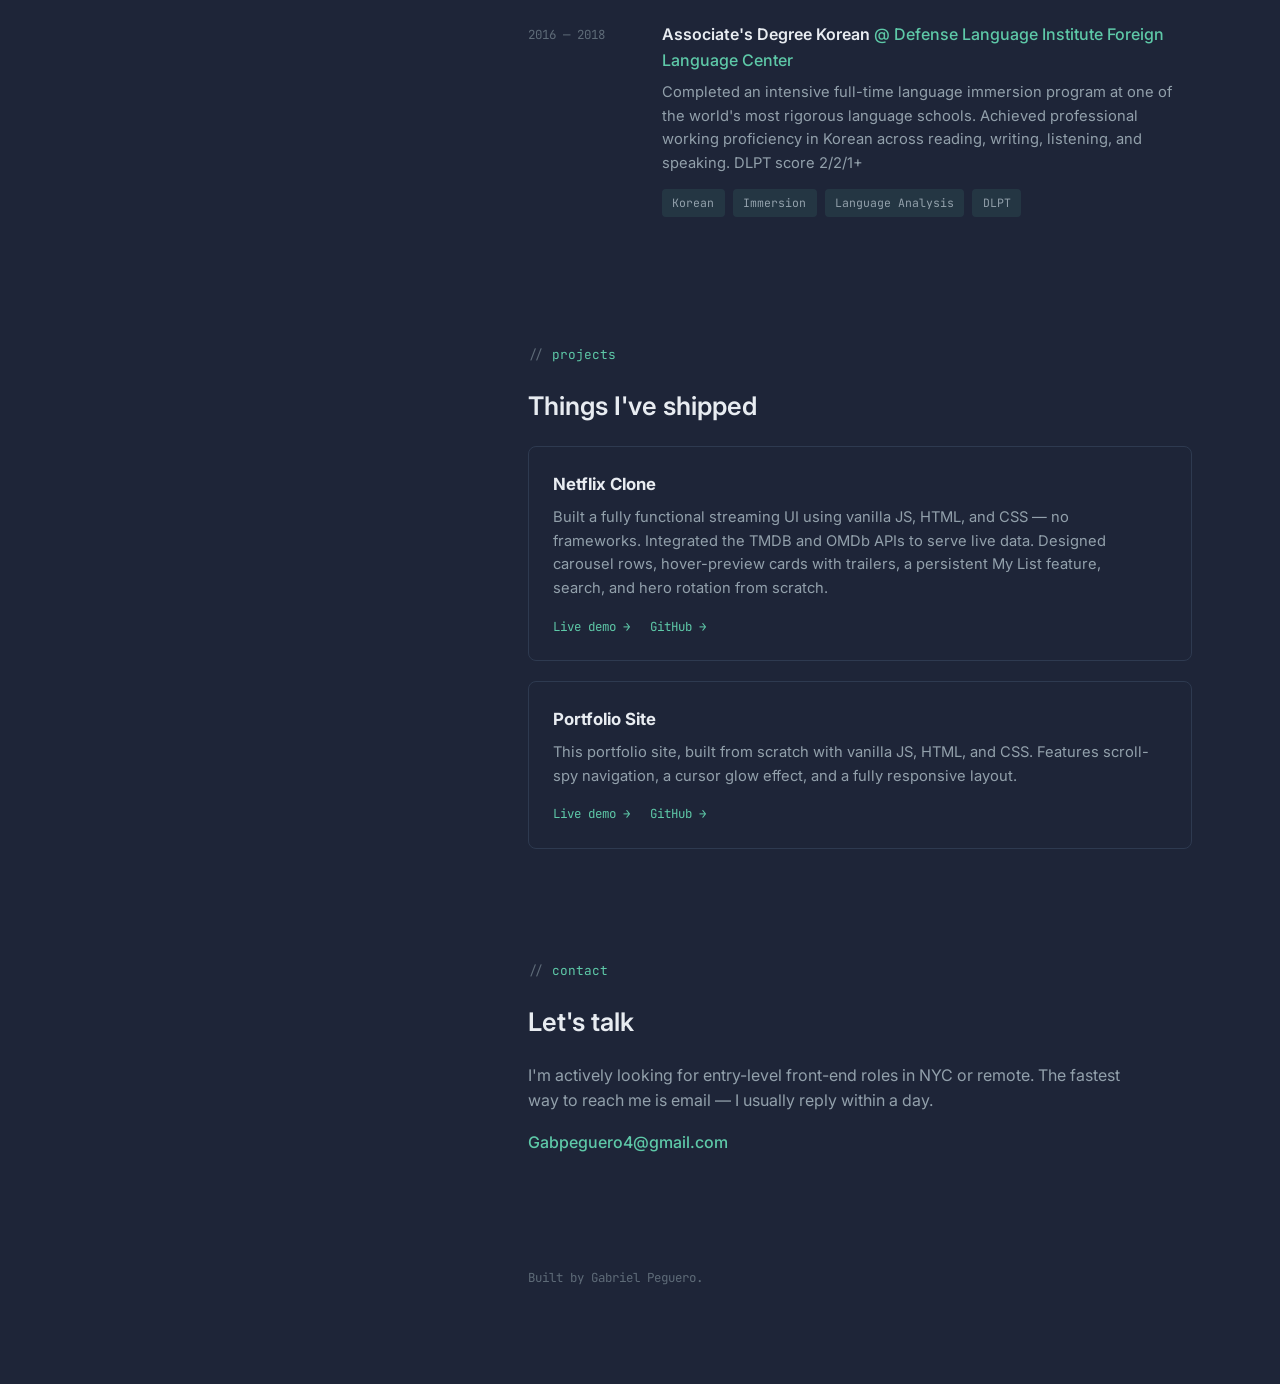
==== commit 8f2c8ef1: "Updated skills" ====
--- a/index.html
+++ b/index.html
@@ -55,7 +55,7 @@
       <span class="section-label">about</span>
       <h2>From Archives to Interfaces</h2>
       <p>
-        I'm a Front-End Developer / Front-End Engineer with hands-on experience building <span class="highlight">responsive, accessible web applications</span> using JavaScript (ES6+), React, HTML5, and CSS3. I specialize in component-based architecture, RESTful API integration, cross-browser compatibility, and performance optimization, delivering clean, maintainable, well-tested code using Git/GitHub version control in Agile/Scrum environments.
+        I'm a Front-End Developer / Front-End Engineer with hands-on experience building <span class="highlight">responsive, accessible web applications</span> using JavaScript (ES6+), React, HTML5, TypeScript, and CSS3. I specialize in component-based architecture, RESTful API integration, cross-browser compatibility, and performance optimization, delivering clean, maintainable, well-tested code using Git/GitHub version control in Agile/Scrum environments.
       </p>
       <p>
         I bring an uncommon level of discipline to software development. I earned an Associate's Degree in Korean at the <span class="highlight">Defense Language Institute</span>, one of the world's most rigorous academic programs,  which trained me to master complex systems under pressure. I hold a <span class="highlight">Bachelor's degree in History</span> from Southern New Hampshire University and I am completing my <span class="highlight">Meta Front-End Developer Professional Certificate</span>. I'm actively seeking full-time Front-End Developer / Front-End Engineer roles in NYC or remote.
@@ -66,7 +66,7 @@
       <span class="section-label">skills</span>
       <h2>What I work with</h2>
       <ul class="tag-list">
-        <li>HTML</li><li>CSS</li><li>JavaScript</li><li>React</li><li>Git</li><li>Jest</li><li>Responsive Design</li><li>Accessibility</li><li>DOM Manipulation</li><li>REST APIs</li>
+        <li>HTML</li><li>CSS</li><li>JavaScript</li><li>React</li><li>TypeScript</li><li>Git</li><li>Jest</li><li>Responsive Design</li><li>Accessibility</li><li>DOM Manipulation</li><li>REST APIs</li>
       </ul>
     </section>
 
@@ -126,10 +126,10 @@
         </div>
       </div>
       <div class="project-card">
-        <h3>Biography Site</h3>
+        <h3>Portfolio Site</h3>
         <p>This portfolio site, built from scratch with vanilla JS, HTML, and CSS. Features scroll-spy navigation, a cursor glow effect, and a fully responsive layout.</p>
         <div class="project-links">
-          <a href="YOUR_LIVE_DEMO_URL" target="_blank" rel="noopener">Live demo →</a>
+          <a href="https://gabrielsport.netlify.app" target="_blank" rel="noopener">Live demo →</a>
           <a href="https://github.com/Gabecera/Personal-Bio-Site" target="_blank" rel="noopener">GitHub →</a>
         </div>
       </div>
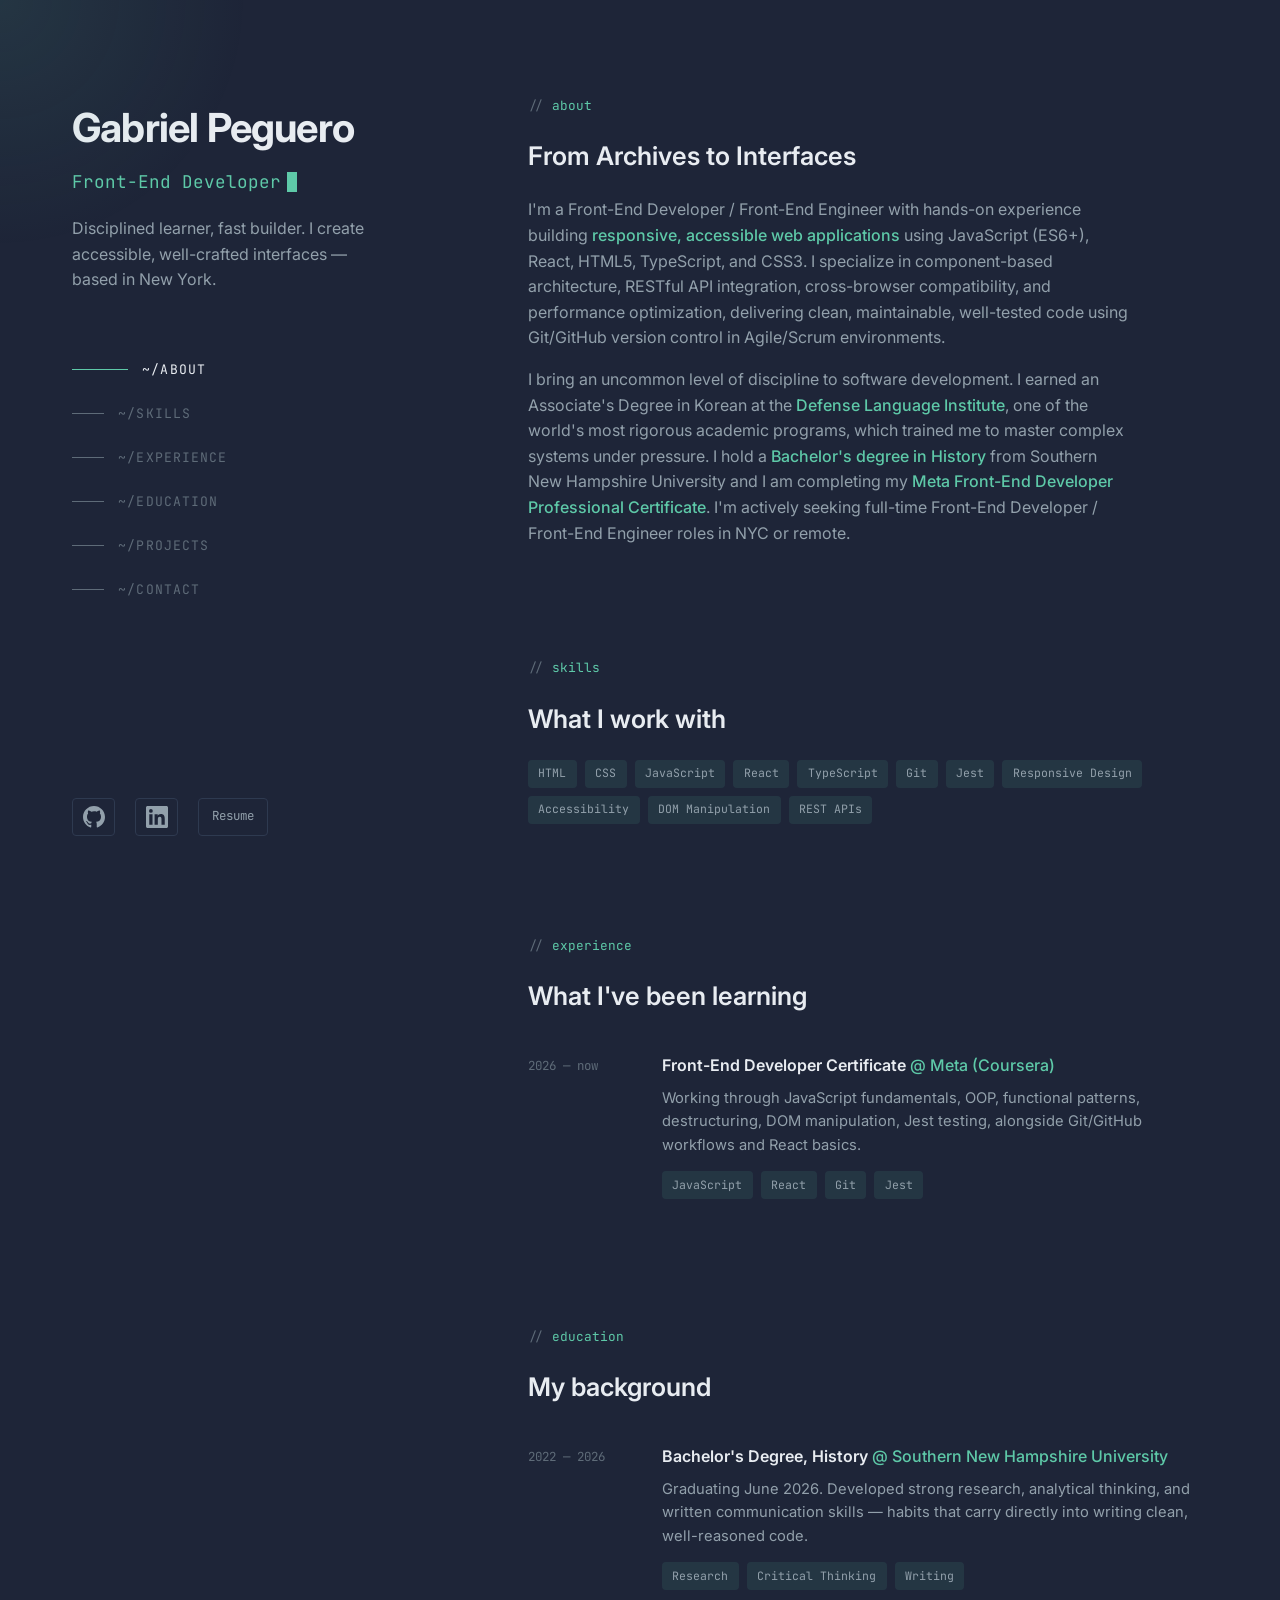
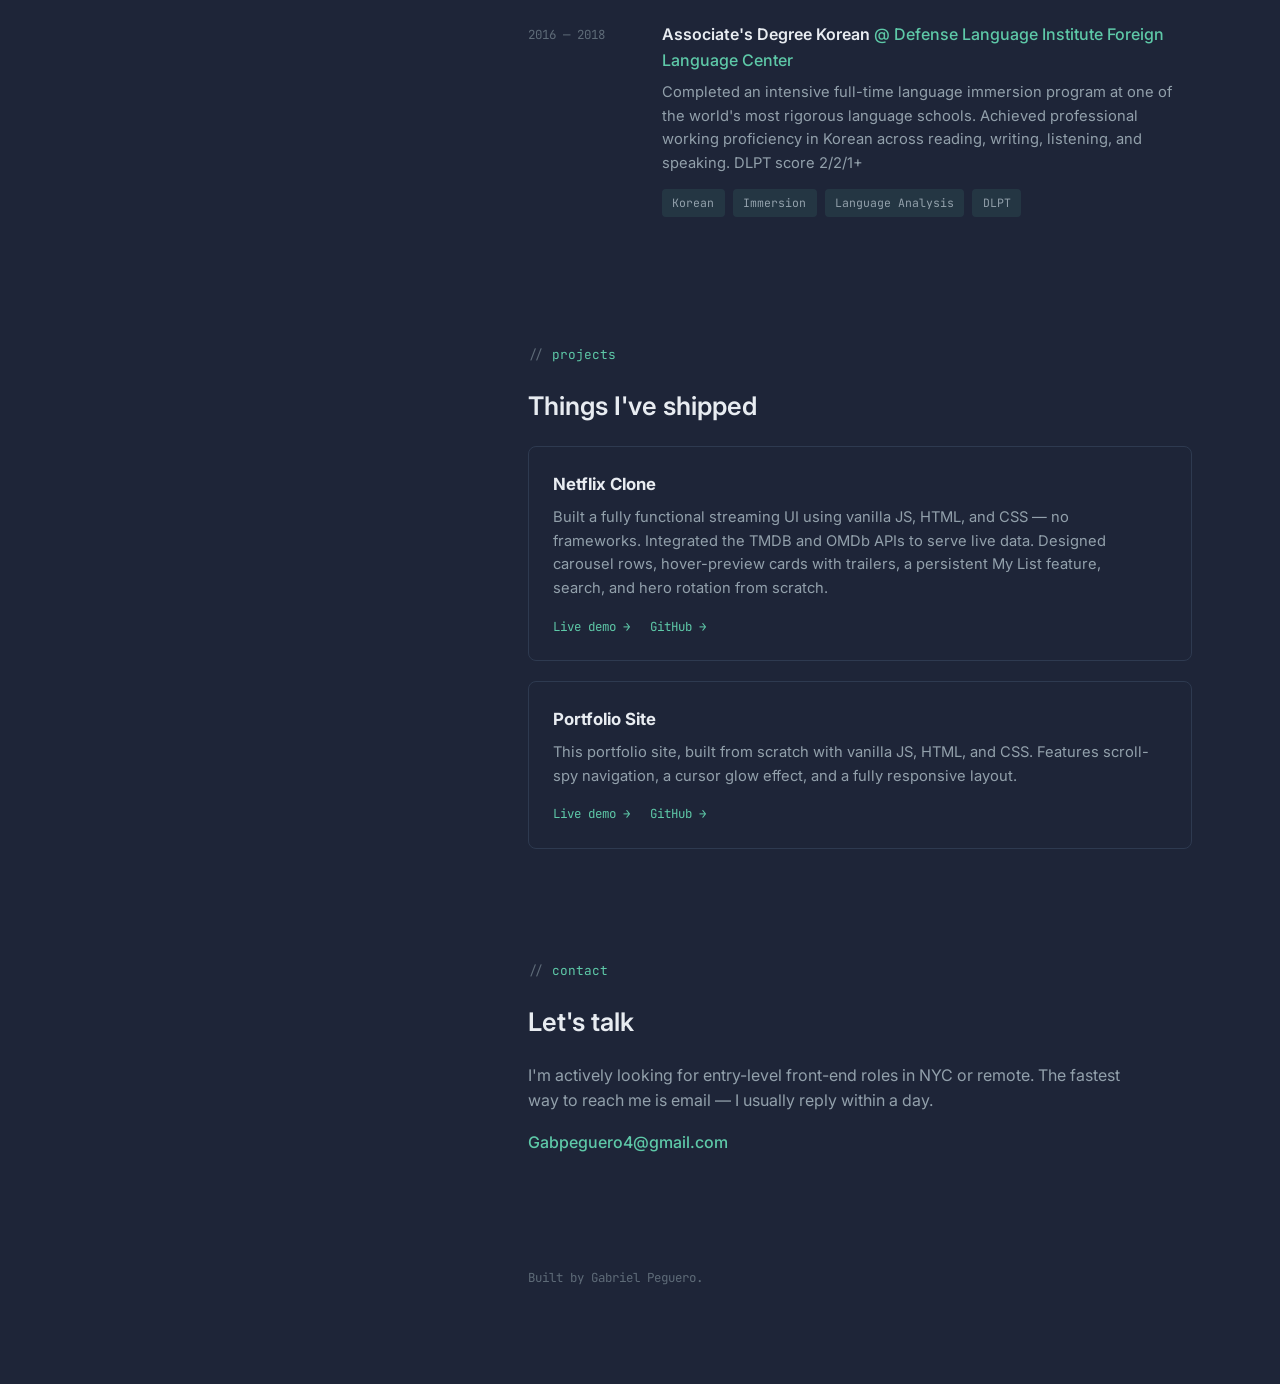
==== commit 6a7a8250: "edits to resume" ====
--- a/index.html
+++ b/index.html
@@ -45,7 +45,7 @@
           <path d="M20.447 20.452h-3.554v-5.569c0-1.328-.027-3.037-1.852-3.037-1.853 0-2.136 1.445-2.136 2.939v5.667H9.351V9h3.414v1.561h.046c.477-.9 1.637-1.85 3.37-1.85 3.601 0 4.267 2.37 4.267 5.455v6.286zM5.337 7.433a2.062 2.062 0 01-2.063-2.065 2.064 2.064 0 112.063 2.065zm1.782 13.019H3.555V9h3.564v11.452zM22.225 0H1.771C.792 0 0 .774 0 1.729v20.542C0 23.227.792 24 1.771 24h20.451C23.2 24 24 23.227 24 22.271V1.729C24 .774 23.2 0 22.222 0h.003z"/>
         </svg>
       </a>
-      <a href="Gabriel_Peguero_Resume(reformed).docx" target="_blank" rel="noopener" title="Resume">Resume</a>
+      <a href="Gabriel_Peguero_ResumeCheck.docx" target="_blank" rel="noopener" title="Resume">Resume</a>
     </div>
   </header>
 
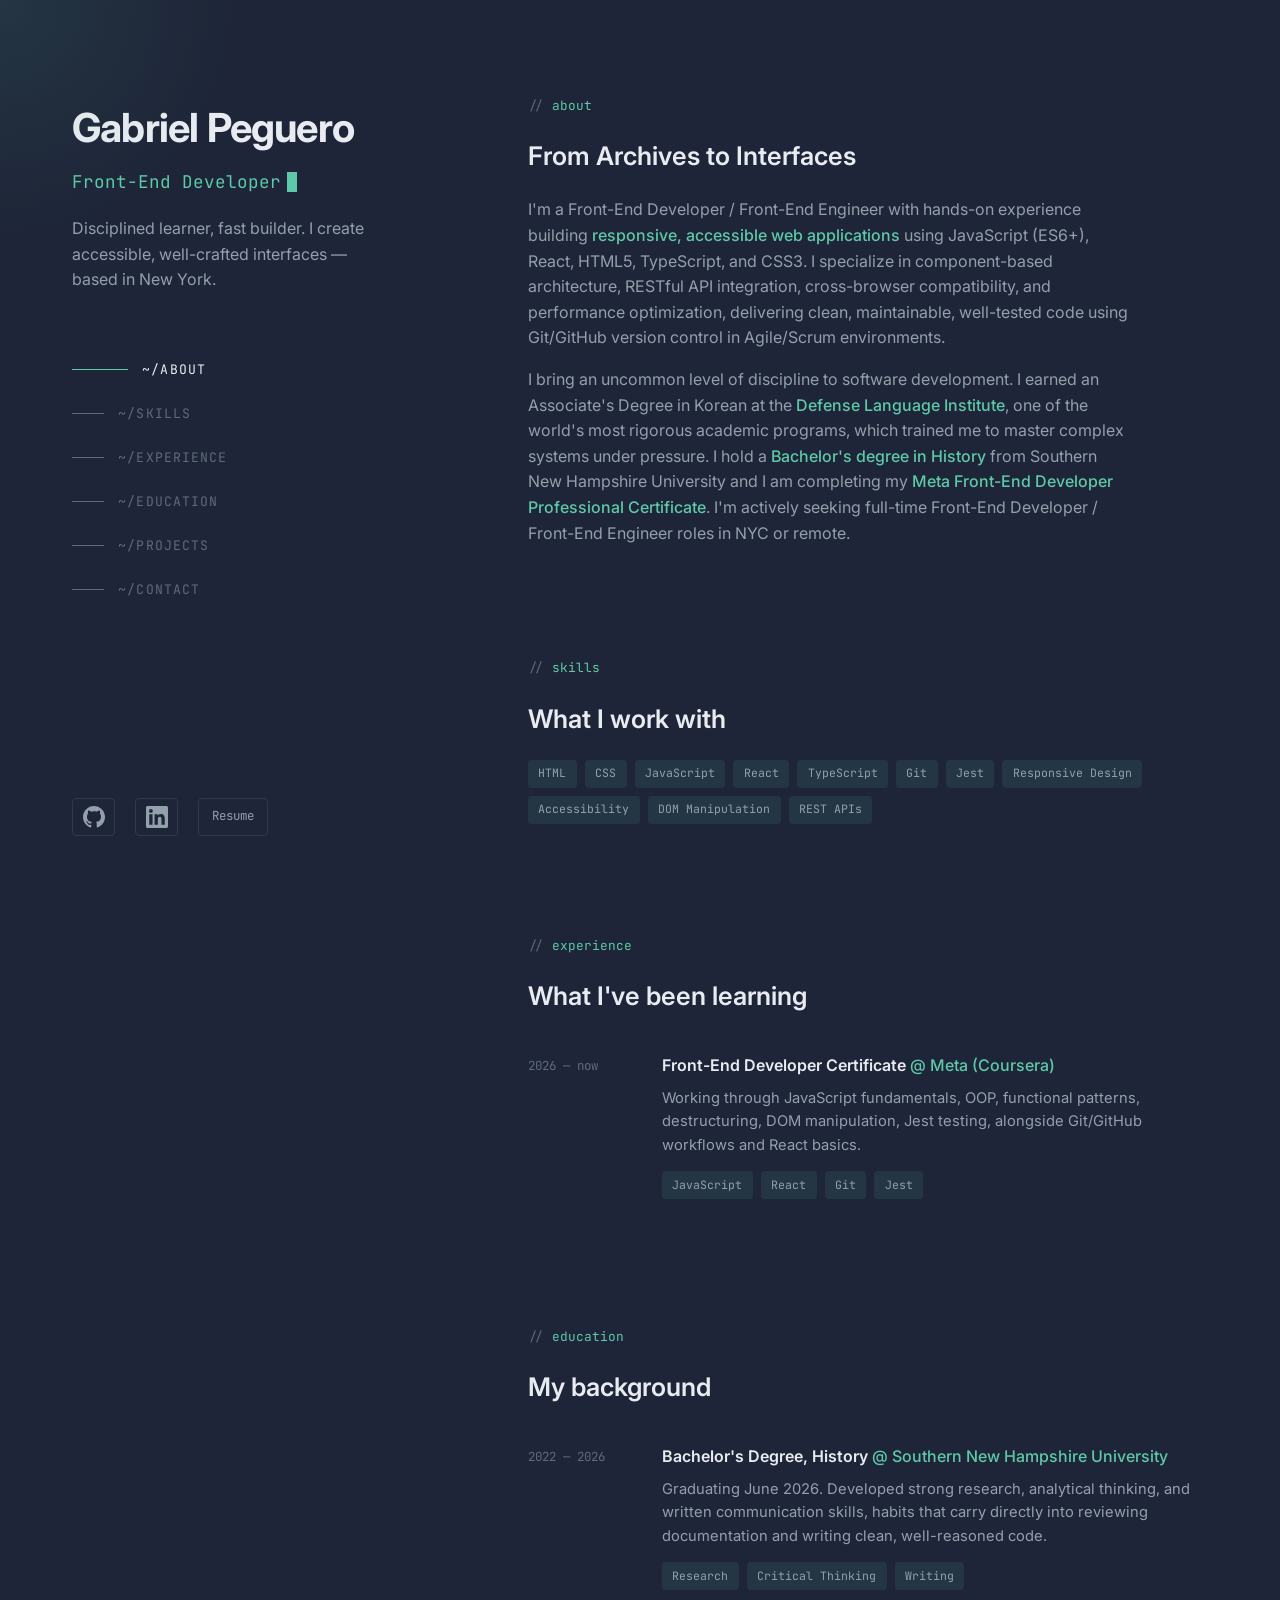
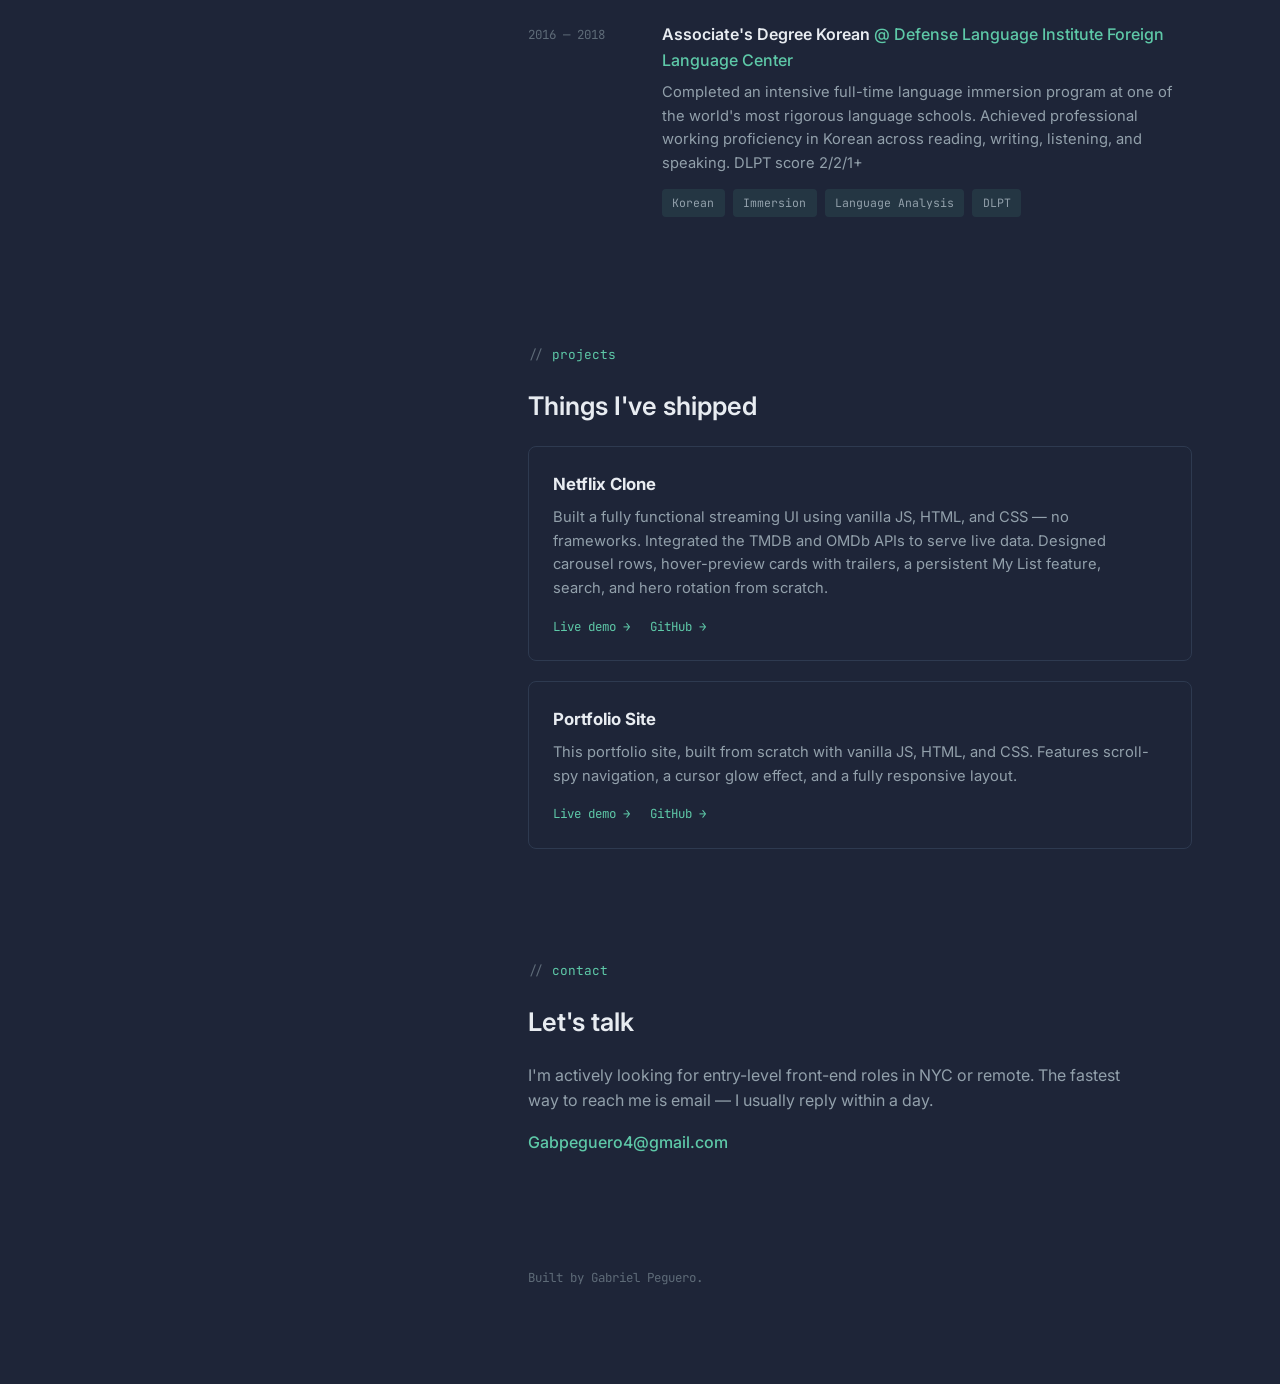
==== commit 2d3f7f36: "changed resume and portfolio description." ====
--- a/index.html
+++ b/index.html
@@ -95,7 +95,7 @@
         <div class="timeline-date">2022 — 2026</div>
         <div class="timeline-content">
           <h3>Bachelor's Degree, History <span class="org">@ Southern New Hampshire University</span></h3>
-          <p>Graduating June 2026. Developed strong research, analytical thinking, and written communication skills — habits that carry directly into writing clean, well-reasoned code.</p>
+          <p>Graduating June 2026. Developed strong research, analytical thinking, and written communication skills, habits that carry directly into reviewing documentation and writing clean, well-reasoned code.</p>
           <ul class="tag-list">
             <li>Research</li><li>Critical Thinking</li><li>Writing</li>
           </ul>
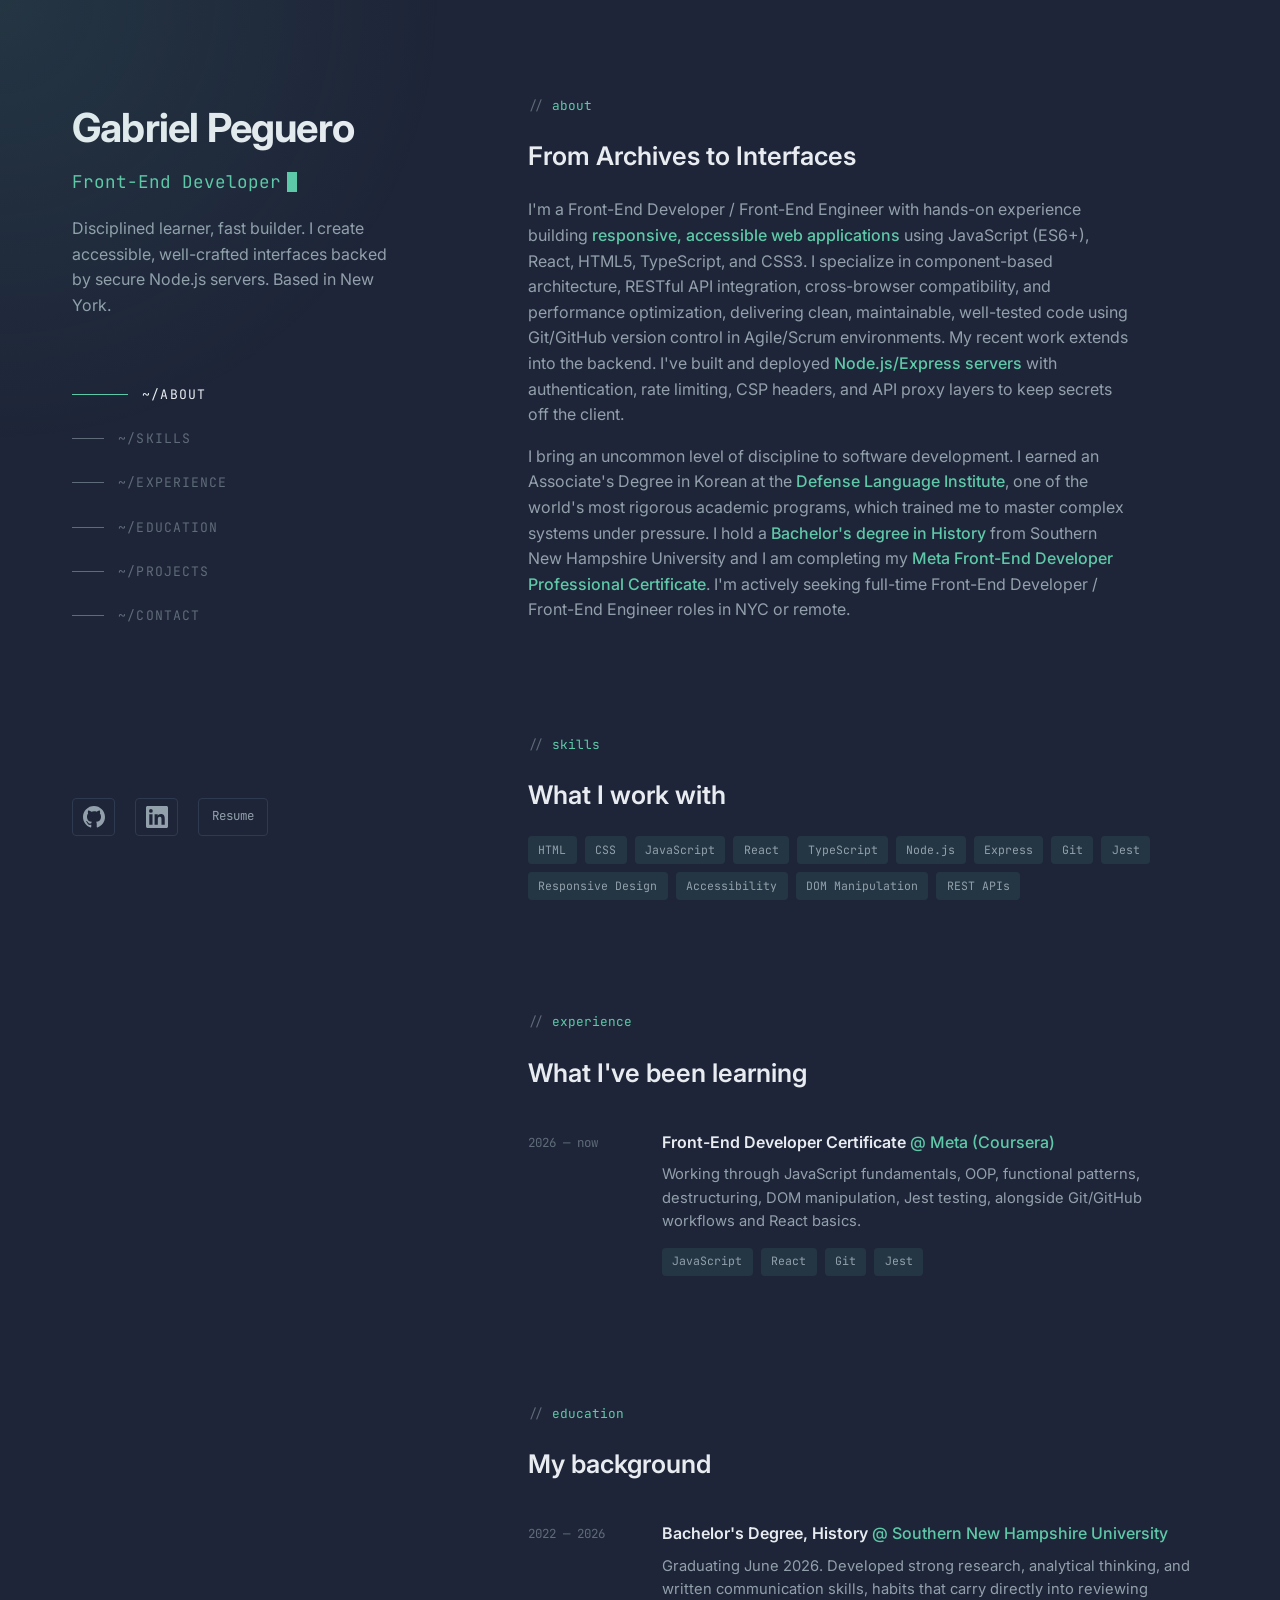
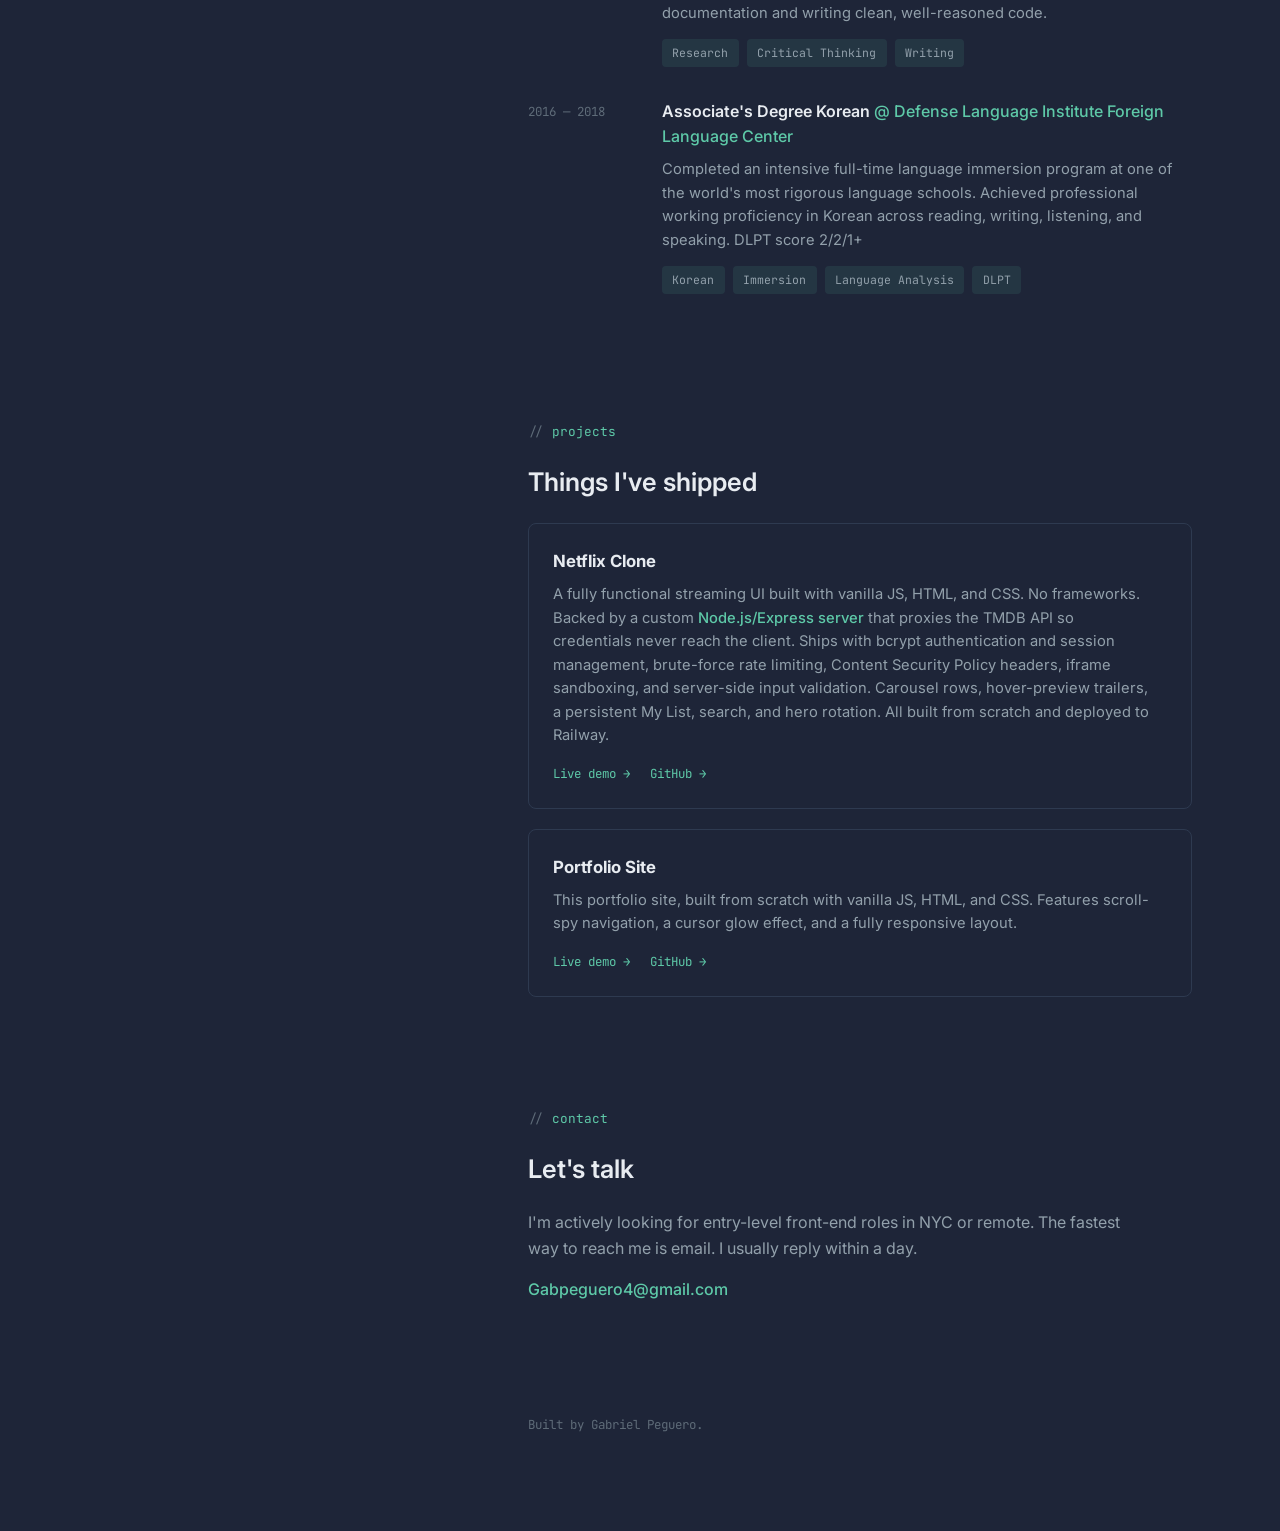
==== commit 17f3a45b: "Changed description, resume, and cursor glow effect range" ====
--- a/index.html
+++ b/index.html
@@ -20,7 +20,7 @@
     <div class="sidebar-top">
       <h1>Gabriel Peguero</h1>
       <div class="role-line">Front-End Developer<span class="cursor" aria-hidden="true"></span></div>
-      <p class="tagline">Disciplined learner, fast builder. I create accessible, well-crafted interfaces — based in New York.</p>
+      <p class="tagline">Disciplined learner, fast builder. I create accessible, well-crafted interfaces backed by secure Node.js servers. Based in New York.</p>
 
       <nav aria-label="Primary">
         <ul>
@@ -45,7 +45,7 @@
           <path d="M20.447 20.452h-3.554v-5.569c0-1.328-.027-3.037-1.852-3.037-1.853 0-2.136 1.445-2.136 2.939v5.667H9.351V9h3.414v1.561h.046c.477-.9 1.637-1.85 3.37-1.85 3.601 0 4.267 2.37 4.267 5.455v6.286zM5.337 7.433a2.062 2.062 0 01-2.063-2.065 2.064 2.064 0 112.063 2.065zm1.782 13.019H3.555V9h3.564v11.452zM22.225 0H1.771C.792 0 0 .774 0 1.729v20.542C0 23.227.792 24 1.771 24h20.451C23.2 24 24 23.227 24 22.271V1.729C24 .774 23.2 0 22.222 0h.003z"/>
         </svg>
       </a>
-      <a href="Gabriel_Peguero_ResumeCheck.docx" target="_blank" rel="noopener" title="Resume">Resume</a>
+      <a href="resume_peguero.pdf" target="_blank" rel="noopener" title="Resume">Resume</a>
     </div>
   </header>
 
@@ -55,10 +55,10 @@
       <span class="section-label">about</span>
       <h2>From Archives to Interfaces</h2>
       <p>
-        I'm a Front-End Developer / Front-End Engineer with hands-on experience building <span class="highlight">responsive, accessible web applications</span> using JavaScript (ES6+), React, HTML5, TypeScript, and CSS3. I specialize in component-based architecture, RESTful API integration, cross-browser compatibility, and performance optimization, delivering clean, maintainable, well-tested code using Git/GitHub version control in Agile/Scrum environments.
+        I'm a Front-End Developer / Front-End Engineer with hands-on experience building <span class="highlight">responsive, accessible web applications</span> using JavaScript (ES6+), React, HTML5, TypeScript, and CSS3. I specialize in component-based architecture, RESTful API integration, cross-browser compatibility, and performance optimization, delivering clean, maintainable, well-tested code using Git/GitHub version control in Agile/Scrum environments. My recent work extends into the backend. I've built and deployed <span class="highlight">Node.js/Express servers</span> with authentication, rate limiting, CSP headers, and API proxy layers to keep secrets off the client.
       </p>
       <p>
-        I bring an uncommon level of discipline to software development. I earned an Associate's Degree in Korean at the <span class="highlight">Defense Language Institute</span>, one of the world's most rigorous academic programs,  which trained me to master complex systems under pressure. I hold a <span class="highlight">Bachelor's degree in History</span> from Southern New Hampshire University and I am completing my <span class="highlight">Meta Front-End Developer Professional Certificate</span>. I'm actively seeking full-time Front-End Developer / Front-End Engineer roles in NYC or remote.
+        I bring an uncommon level of discipline to software development. I earned an Associate's Degree in Korean at the <span class="highlight">Defense Language Institute</span>, one of the world's most rigorous academic programs, which trained me to master complex systems under pressure. I hold a <span class="highlight">Bachelor's degree in History</span> from Southern New Hampshire University and I am completing my <span class="highlight">Meta Front-End Developer Professional Certificate</span>. I'm actively seeking full-time Front-End Developer / Front-End Engineer roles in NYC or remote.
       </p>
     </section>
 
@@ -66,7 +66,7 @@
       <span class="section-label">skills</span>
       <h2>What I work with</h2>
       <ul class="tag-list">
-        <li>HTML</li><li>CSS</li><li>JavaScript</li><li>React</li><li>TypeScript</li><li>Git</li><li>Jest</li><li>Responsive Design</li><li>Accessibility</li><li>DOM Manipulation</li><li>REST APIs</li>
+        <li>HTML</li><li>CSS</li><li>JavaScript</li><li>React</li><li>TypeScript</li><li>Node.js</li><li>Express</li><li>Git</li><li>Jest</li><li>Responsive Design</li><li>Accessibility</li><li>DOM Manipulation</li><li>REST APIs</li>
       </ul>
     </section>
 
@@ -119,9 +119,9 @@
 
       <div class="project-card">
         <h3>Netflix Clone</h3>
-        <p>Built a fully functional streaming UI using vanilla JS, HTML, and CSS — no frameworks. Integrated the TMDB and OMDb APIs to serve live data. Designed carousel rows, hover-preview cards with trailers, a persistent My List feature, search, and hero rotation from scratch.</p>
+        <p>A fully functional streaming UI built with vanilla JS, HTML, and CSS. No frameworks. Backed by a custom <span class="highlight">Node.js/Express server</span> that proxies the TMDB API so credentials never reach the client. Ships with bcrypt authentication and session management, brute-force rate limiting, Content Security Policy headers, iframe sandboxing, and server-side input validation. Carousel rows, hover-preview trailers, a persistent My List, search, and hero rotation. All built from scratch and deployed to Railway.</p>
         <div class="project-links">
-          <a href="https://gilded-beijinho-9471a9.netlify.app/" target="_blank" rel="noopener noreferrer">Live demo →</a>
+          <a href="https://netflix-clone-production-5e24.up.railway.app" target="_blank" rel="noopener noreferrer">Live demo →</a>
           <a href="https://github.com/Gabecera/Netflix-Clone" target="_blank" rel="noopener">GitHub →</a>
         </div>
       </div>
@@ -129,7 +129,7 @@
         <h3>Portfolio Site</h3>
         <p>This portfolio site, built from scratch with vanilla JS, HTML, and CSS. Features scroll-spy navigation, a cursor glow effect, and a fully responsive layout.</p>
         <div class="project-links">
-          <a href="https://gabrielsport.netlify.app" target="_blank" rel="noopener">Live demo →</a>
+          <a href="gabrielpeguero.netlify.app" target="_blank" rel="noopener">Live demo →</a>
           <a href="https://github.com/Gabecera/Personal-Bio-Site" target="_blank" rel="noopener">GitHub →</a>
         </div>
       </div>
@@ -140,7 +140,7 @@
       <h2>Let's talk</h2>
       <p>
         I'm actively looking for entry-level front-end roles in NYC or remote.
-        The fastest way to reach me is email — I usually reply within a day.
+        The fastest way to reach me is email. I usually reply within a day.
       </p>
       <p>
         <a href="mailto:gabpeguero4@gmail.com" class="highlight">Gabpeguero4@gmail.com</a>
--- a/styles.css
+++ b/styles.css
@@ -218,8 +218,8 @@
   position: fixed;
   top: 0;
   left: 0;
-  width: 500px;
-  height: 500px;
+  width: 900px;
+  height: 900px;
   border-radius: 50%;
   background: radial-gradient(circle, rgba(94, 201, 168, 0.1), transparent 70%);
   pointer-events: none; /* lets clicks pass through */
